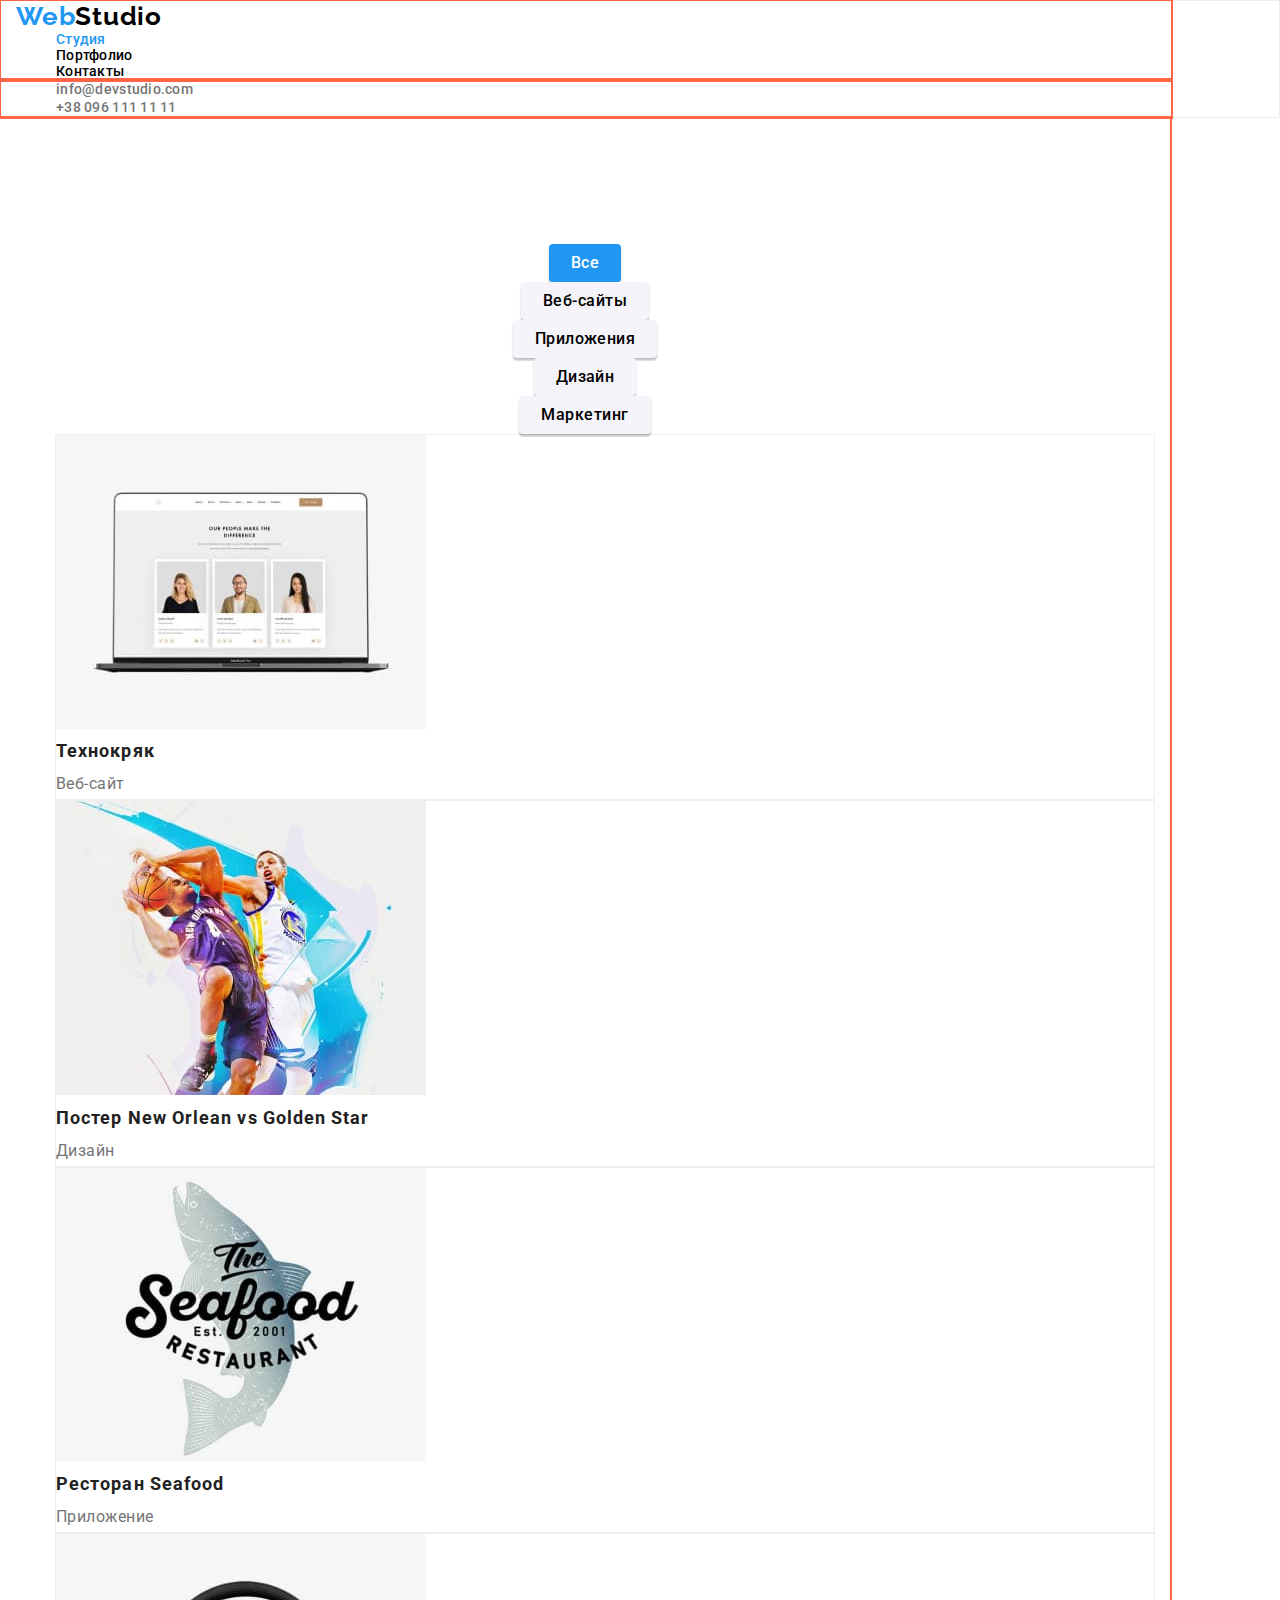
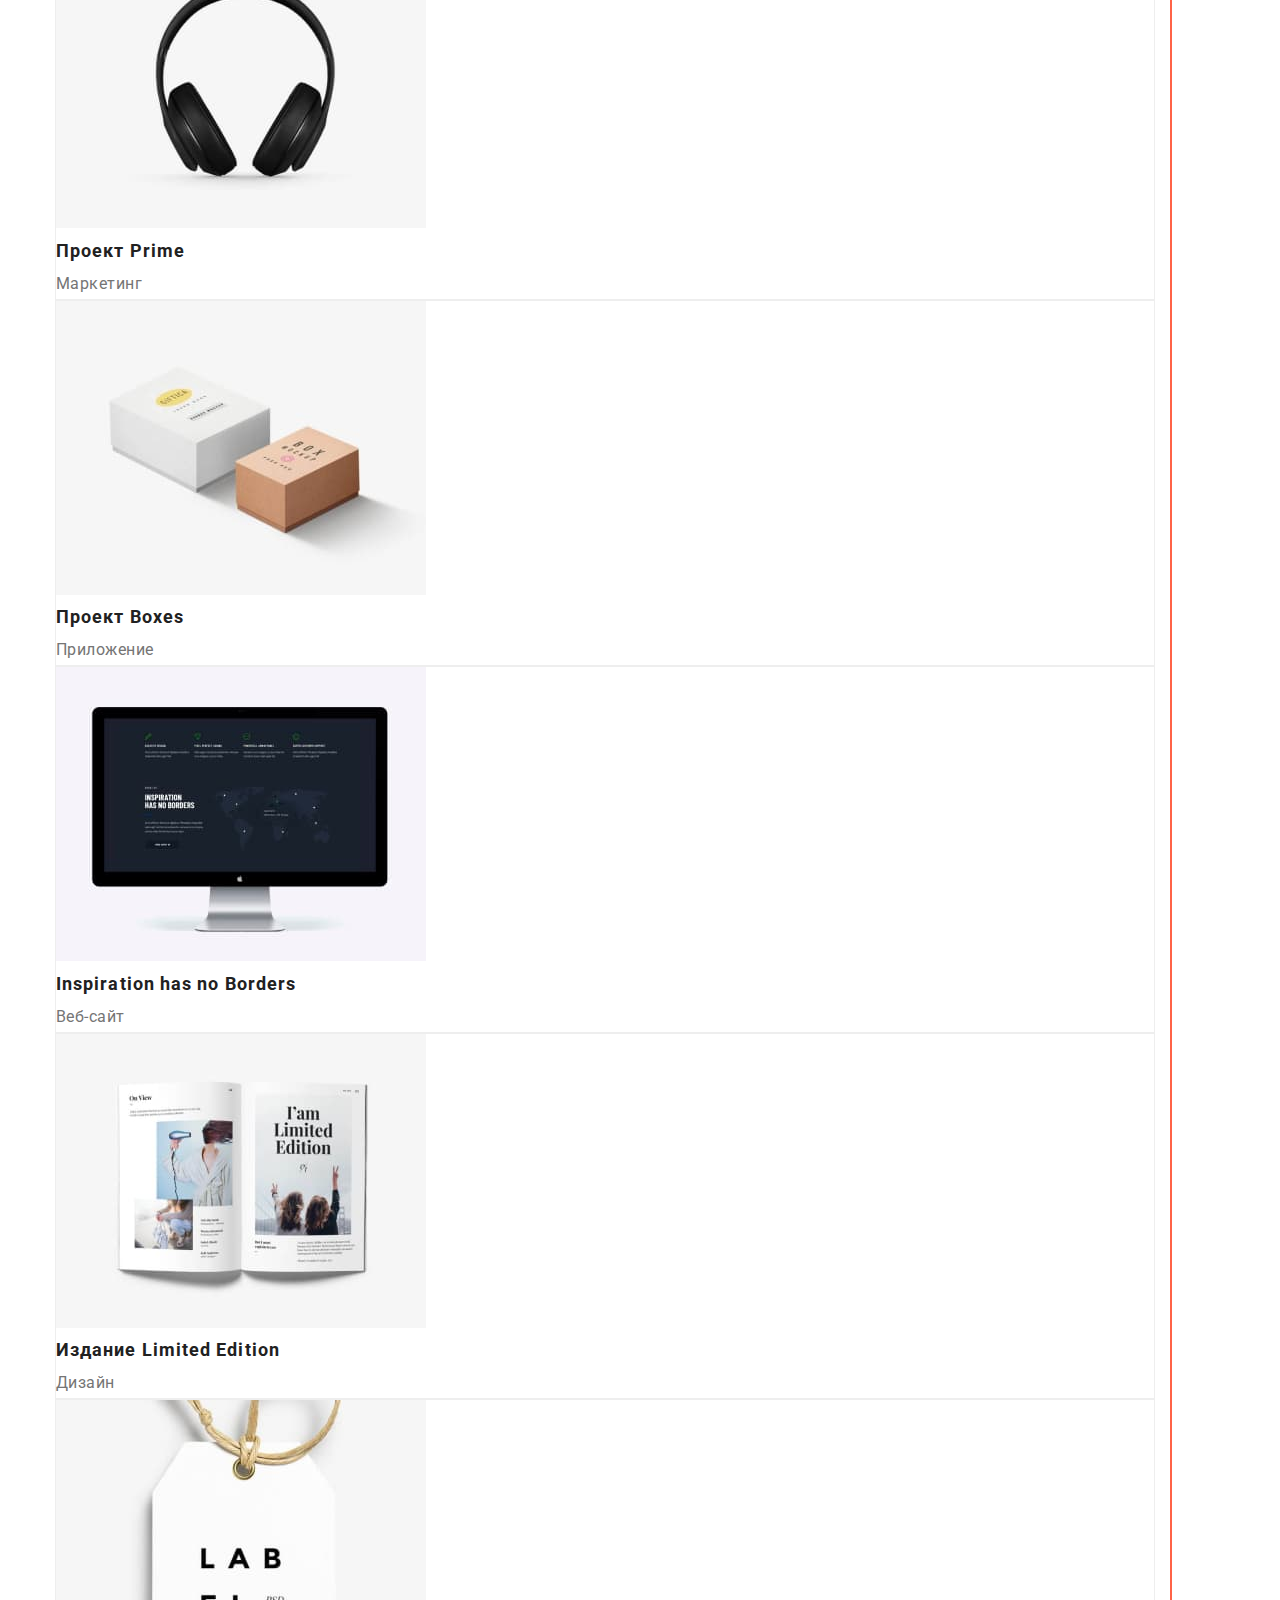
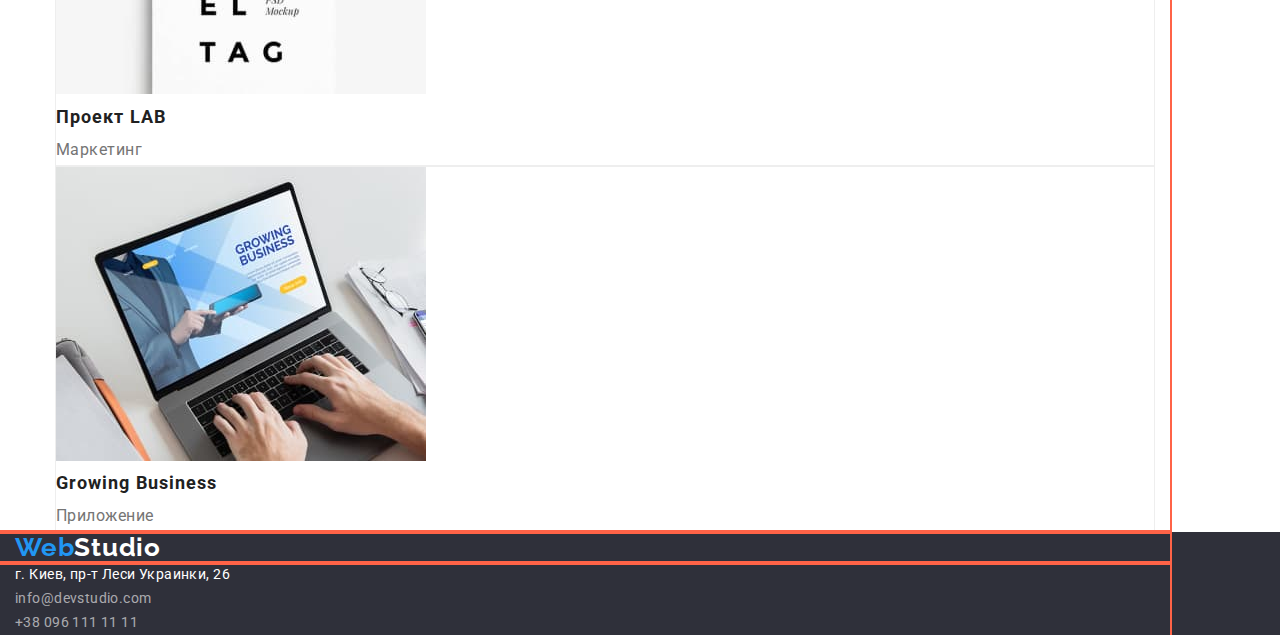
==== portfolio.html @ 1150c80c "add container index and styles" ====
<!DOCTYPE html>
<html lang="ru">

<head>
<meta charset="UTF-8">
<meta http-equiv="X-UA-Compatible" content="IE=edge">
<meta name="viewport" content="width=device-width, initial-scale=1.0">
<title>Portfolio</title>
<link rel="preconnect" href="https://fonts.googleapis.com">
<link rel="preconnect" href="https://fonts.gstatic.com" crossorigin>
<link
href="https://fonts.googleapis.com/css2?family=Raleway:wght@700&family=Roboto:wght@400;500;700;900&display=swap"
rel="stylesheet">
<link rel="stylesheet" href="https://cdnjs.cloudflare.com/ajax/libs/modern-normalize/1.0.0/modern-normalize.min.css" />
<link rel="stylesheet" href="./css/styles.css">
</head>

<body>
<!--Header-->
<header class="header line">
<div class="container">
<nav class="header-nav">
<a class="logo" href="./index.html"><span class="style-web">Web</span>Studio</a>
<ul class="links">
<li><a class="link-current" href="./index.html">Студия</a></li>
<li><a class="link" href="./portfolio.html">Портфолио</a></li>
<li><a class="link" href="#">Контакты</a></li>
</ul>
</nav>
</div>
<div class="container">
<ul class="contacts">
<li><a class="link-mail" href="mailto:info@devstudio.com">info@devstudio.com</a></li>
<li><a class="link-tel" href="tel:+380961111111">+38 096 111 11 11</a></li>
</ul>
</div>
</header>
<!--MainText-->
<main>
<section class="portfolio">
<div class="container">
<h1 class="hiden">Портфолио</h1>
<!-- Filters -->

<ul class="filter">
<li class="filter-item"><button class="current-button" type="button">Все</button></li>
<li class="filter-item"><button class="filter-button" type="button">Веб-сайты</button></li>
<li class="filter-item"><button class="filter-button" type="button">Приложения</button></li>
<li class="filter-item"><button class="filter-button" type="button">Дизайн</button></li>
<li class="filter-item"><button class="filter-button" type="button">Маркетинг</button></li>
</ul>

<!-- Projects -->

<ul class="portfolio-list">
<li class="portfolio-item p-one">
<img src="./images/technocryack.jpg" alt="Проэкт веб-сайта Технокряк" width="370">
<h2 class="portfolio-title">Технокряк</h2>
<p class="portfolio-text">Веб-сайт</p>
</li>
<li class="portfolio-item p-two">
<img src="./images/goldenstar.jpg" alt="Проэкт дизайна постера Новый Орлеан и Золотая звезда"
width="370">
<h2 class="portfolio-title">Постер New Orlean vs Golden Star</h2>
<p class="portfolio-text">Дизайн</p>
</li>
<li class="portfolio-item p-three">
<img src="./images/seafood.jpg" alt="Проэкт приложения для рыбного ресторана Сиафуд" width="370">
<h2 class="portfolio-title">Ресторан Seafood</h2>
<p class="portfolio-text">Приложение</p>
</li>
<li class="portfolio-item p-four">
<img src="./images/prime.jpg" alt="Маркетинговый проэкт для компании Прайм" width="370">
<h2 class="portfolio-title">Проект Prime</h2>
<p class="portfolio-text">Маркетинг</p>
</li>
<li class="portfolio-item p-five">
<img src="./images/boxes.jpg" alt="Проэкт приложения Коробки" width="370">
<h2 class="portfolio-title">Проект Boxes</h2>
<p class="portfolio-text">Приложение</p>
</li>
<li class="portfolio-item p-six">
<img src="./images/noborders.jpg" alt="Проэкт для сайта Вдохновение не имеет границ" width="370">
<h2 class="portfolio-title">Inspiration has no Borders</h2>
<p class="portfolio-text">Веб-сайт</p>
</li>
<li class="portfolio-item p-seven">
<img src="./images/limitededition.jpg" alt="Проэкт дизайна для издания Ограниченный выпуск"
width="370">
<h2 class="portfolio-title">Издание Limited Edition</h2>
<p class="portfolio-text">Дизайн</p>
</li>
<li class="portfolio-item p-eight">
<img src="./images/lab.jpg" alt="Маркетинговый проэкт для компании Лабораторный тег" width="370">
<h2 class="portfolio-title">Проект LAB</h2>
<p class="portfolio-text">Маркетинг</p>
</li>
<li class="portfolio-item p-nine">
<img src="./images/growingbusiness.jpg" alt="Проэкт приложения для Роста бизнеса" width="370">
<h2 class="portfolio-title">Growing Business</h2>
<p class="portfolio-text">Приложение</p>
</li>
</ul>
</div>
</section>
</main>
<!--Footer-->
<footer class="footer">
<div class="container">
<a class="logo" href="./index.html"><span class="style-web">Web</span>Studio</a>
</div>
<!--Address-->
<address class="address-footer">
<div class="container">
<ul class="address-list">
<li class="address-item">
<a class="address-map"
href="https://www.google.com/maps/place/%D0%B1%D1%83%D0%BB.+%D0%9B%D0%B5%D1%81%D0%B8+%D0%A3%D0%BA%D1%80%D0%B0%D0%B8%D0%BD%D0%BA%D0%B8,+26,+%D0%9A%D0%B8%D0%B5%D0%B2,+02000/@50.4265807,30.5361971,17z/data=!3m1!4b1!4m5!3m4!1s0x40d4cf0e033ecbe9:0x57a4dffefec77da0!8m2!3d50.4265807!4d30.5383858">г.
Киев, пр-т Леси Украинки, 26</a>
</li>
<li class="address-item"><a class="address-mail" href="mailto:info@devstudio.com">info@devstudio.com</a>
</li>
<li class="address-item"><a class="address-tel" href="tel:+380961111111">+38 096 111 11 11</a></li>
</ul>
</div>
</address>
</footer>
</body>

</html>
---- css/styles.css ----
:root {--text-color: #000;
--hero-text: #fff;
--title:#212121;
--background-color: #fff;
--background-secondary: #E5E5E5;
--brand-color:#2196F3; 
--button-color:#F5F4FA;
--secondary-text: #757575;
--hero-footer-bg: #2F303A;}
/* outline: 2px solid tomato; */
html {
box-sizing: border-box;
}

*,
*::before,
*::after {box-sizing: inherit;}
body {
font-family: 'Roboto', sans-serif;
background-color: var(--background-color);
color: var(--text-color);
}
h1,h2,h3,h4,h5,h6,p,ul{
margin-top: 0;
margin-bottom: 0;}
.container{
width: 1170px;
padding-right: 15px;
padding-left: 15px;
outline: 2px solid tomato;
}
/* <--Header--> */
.header {
background-color: var(--background-color);
}
.logo {
font-family: 'Raleway';
font-weight: 700;
font-size: 26px;
line-height: 1.19;
letter-spacing: 0.03em;
color: var(--text-color);
text-decoration: none;}
.style-web {color: var(--brand-color);}
li {list-style: none;}
.links {
font-weight: 500;
font-size: 14px;
line-height: 1.14;
letter-spacing: 0.02em;
}

.link {text-decoration: none;
color: var(--text-color);}
.link:hover,
.link:focus {color: var(--brand-color);}
.link-current{
color: var(--brand-color);
text-decoration: none;
}
.link-mail:hover,
.link-mail:focus,
.link-tel:hover,
.link-tel:focus {color: var(--brand-color);}
.link-mail, .link-tel{
font-weight: 500;
font-size: 14px;
line-height: 1.14;
letter-spacing: 0.02em;
color: var(--secondary-text);
text-decoration: none;}

/* <--Main--> */
.main {
text-align: center;}

/* <--Hero--> */
.hero.container{background-color: var(--hero-footer-bg);
padding-top: 200px;}
.hero-text{
color: var(--button-color);
font-weight: 900;
font-size: 44px;
line-height: 1.36;
text-align: center;
letter-spacing: 0.06em;
text-transform: uppercase;
margin-bottom: 30px;}
/* bg */
.button {
font-weight: 700;
font-size: 16px;
line-height: 1.88;
letter-spacing: 0.06em;
background: var(--brand-color);
box-shadow: 0px, 4px, 4px, rgba(0, 0, 0, 0.15);
display: inline-block;
text-align: center;
padding: 10px 32px;
border-radius: 4px;
border: transparent;
margin-bottom: 200px;

}
.button:hover,
.button:focus {background-color: var(--brand-color);
color: var(--hero-text); cursor: pointer;}
/* Feature */
.hiden {opacity: 0;}
.feature-list{
padding-top: 94px;
padding-bottom: 94px;
padding-left: 0;
}
.title{ padding-bottom: 10px;
font-family: 'Roboto';
font-weight: 700;
font-size: 14px;
line-height: 1.14;
letter-spacing: 0.03em;
text-transform: uppercase;
color: var(--title);
}
.text{
font-size: 14px;
line-height: 1.71;
letter-spacing: 0.03em;
color:var(--secondary-text);
}
/* <--What-we-do--> */
.project{margin-top: 94px;
margin-bottom: 94px;}
.section-title,
.team-title {
font-weight: 700;
font-size: 36px;
line-height: 1.16;
text-align: center;
letter-spacing: 0.03em;
color: var(--title);

}
.project-list{padding-top: 50px;}

/* Our team */
.team {background-color: var(--button-color);
}
.team-title{padding-top: 94px;}
.team-list{padding-top: 50px;
padding-bottom: 94px;
padding-left: 0;}
.team-item{background-color: var(--background-color);
}
.team-img{padding-bottom: 30px;}
.name-title {
font-weight: 500;
font-size: 16px;
line-height: 1.18;
text-align: center;
letter-spacing: 0.03em;
color: var(--title);
padding-bottom: 10px;}
.position-text {
font-size: 14px;
line-height: 1.18;
letter-spacing: 0.03em;
color: var(--secondary-text);
text-align: center;
padding-bottom: 30px;
}

/* footer */
.footer{background-color: var(--hero-footer-bg);}
.footer .logo{
color: var(--hero-text);
font-family: 'Raleway';
font-weight: 700;
font-size: 26px;
line-height: 1.19;
letter-spacing: 0.03em;
color: var(--hero-text);
text-decoration: none;}
/* address */
.address-footer{
font-size: 14px;
line-height: 1.71;
letter-spacing: 0.03em;
}
.address-list{padding-left: 0;}
.address-mail:hover,
.address-mail:focus,
.address-tel:hover,
.address-tel:focus
{color: var(--brand-color);
}
.address-map, 
.address-mail, 
.address-tel{color: var(--hero-text);
text-decoration: none;
font-style: normal;
}
.address-mail,
.address-tel{color: rgba(255, 255, 255, 0.6);
}
        /* PORTFOLIO */


/* filters */
.filter {padding-left: 0;
margin-top: 90px;
text-align: center;
}
.filter .filter-button,
.current-button {
font-family: inherit;
font-weight: 500;
font-size: 16px;
line-height: 1.62;
letter-spacing: 0.03em;
}
.current-button,
.filter-button {
background: var(--button-color);
display: inline-block;
text-align: center;
padding: 6px 22px;
box-shadow: 0px 3px 1px rgba(0, 0, 0, 0.1),
0px 1px 2px rgba(0, 0, 0, 0.08),
0px 2px 2px rgba(0, 0, 0, 0.12);
border-radius: 4px;
border: transparent;
}
.filter-button{border-color: var(--button-color);}
.filter-button:hover,
.filter-button:focus {
background-color: var(--brand-color);
color: var(--hero-text);
cursor: pointer;
}
.filter-item .current-button {
background-color: var(--brand-color);
color: var(--hero-text);
cursor: pointer;
}

/* portfolio-list */
.header.line{border: 1px solid #ECECEC;}
.portfolio-item{

background: #FFFFFF;
border: 1px solid #EEEEEE;
box-sizing: border-box;
}

.portfolio-title {
font-weight: 700;
font-size: 18px;
line-height: 2.0;
letter-spacing: 0.06em;
color: var(--title);
}
.portfolio-text{font-size: 16px;
line-height: 1.88;
letter-spacing: 0.03em;
color: var(--secondary-text);
}
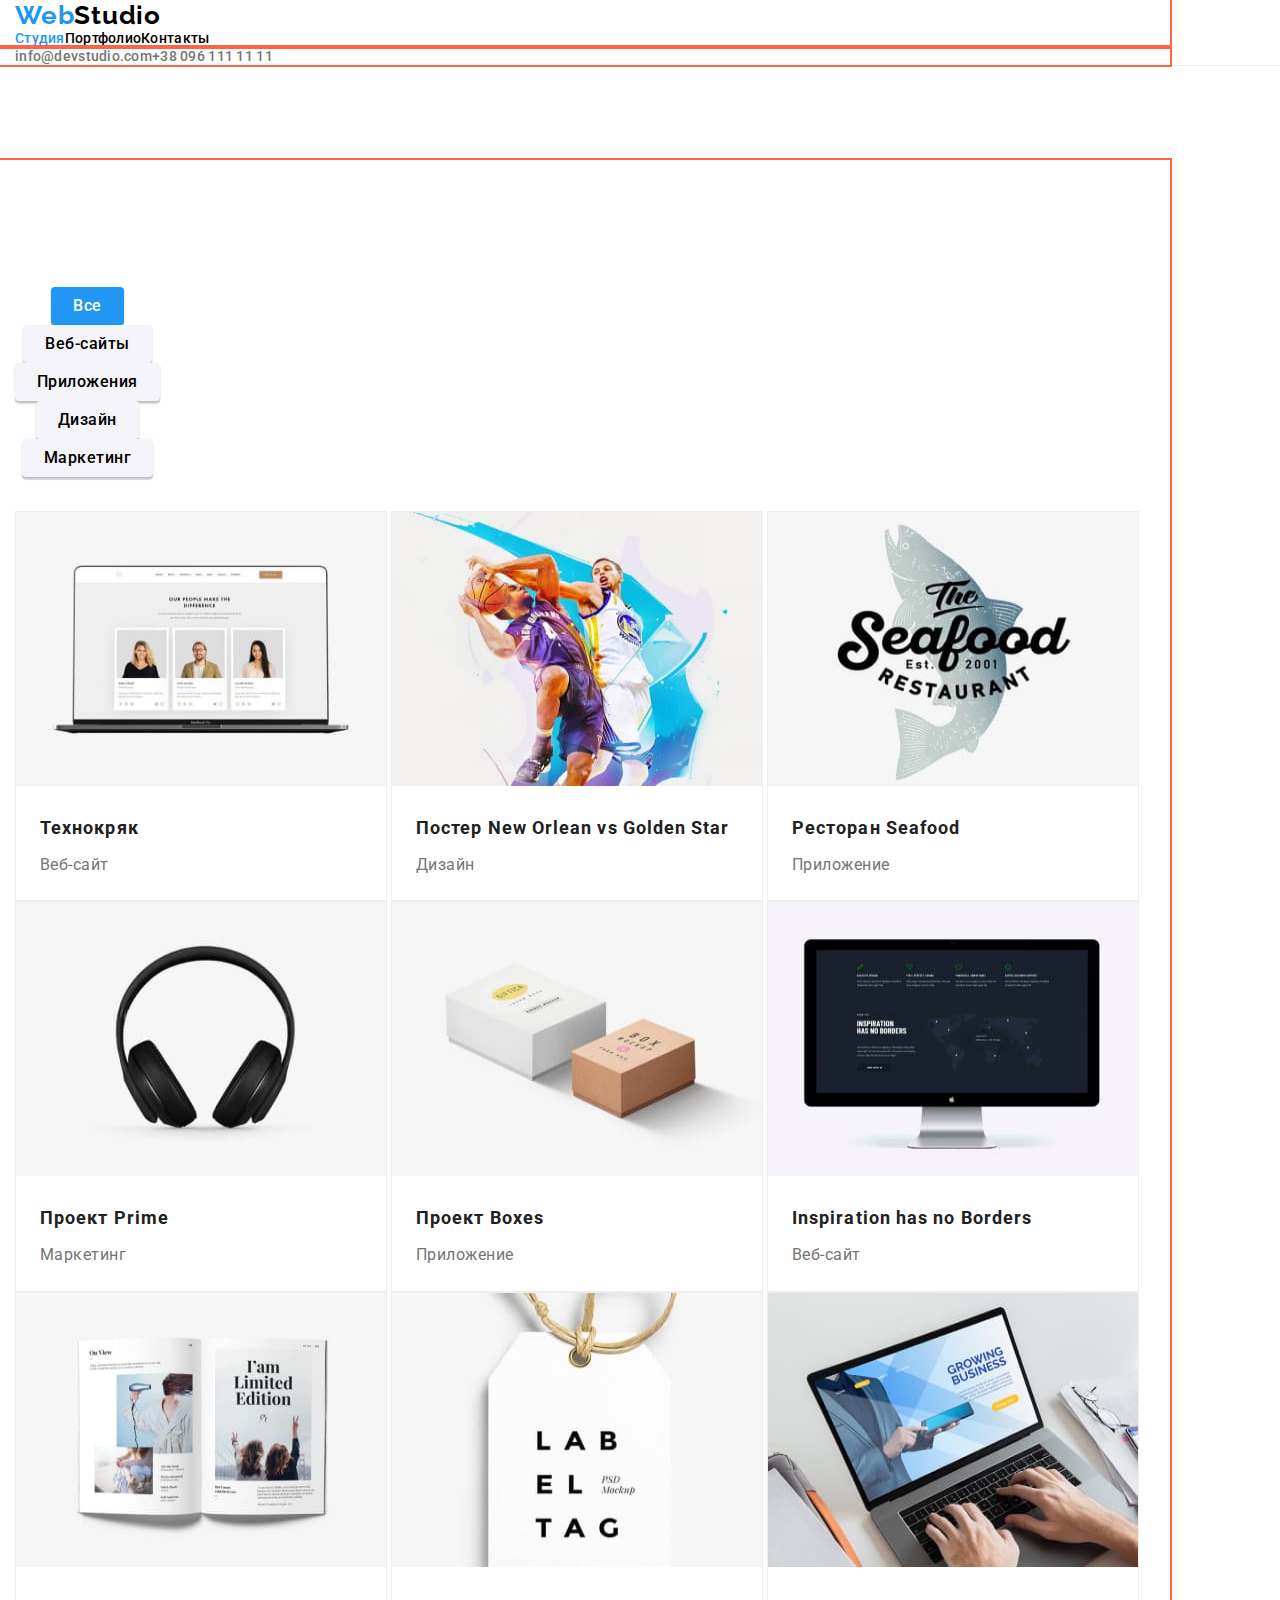
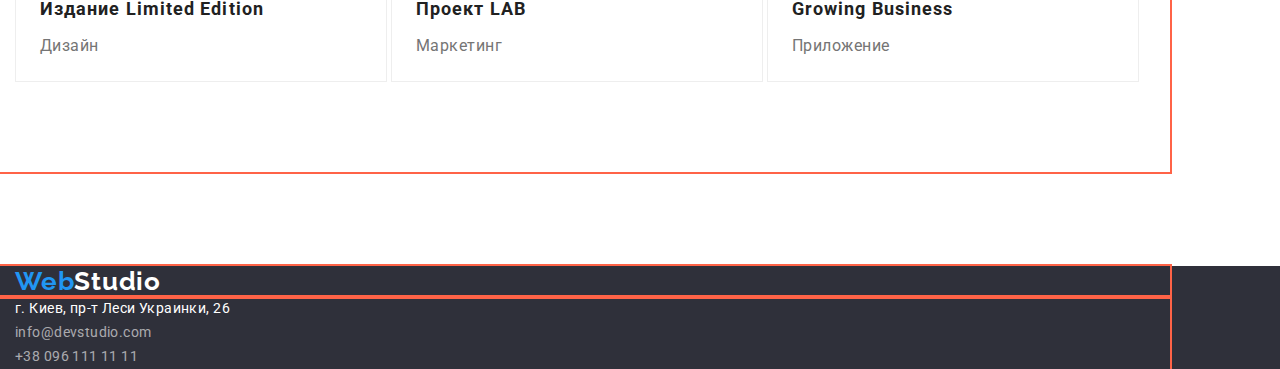
==== commit a8fd6ae9: "update style" ====
--- a/portfolio.html
+++ b/portfolio.html
@@ -37,7 +37,7 @@
 </header>
 <!--MainText-->
 <main>
-<section class="portfolio">
+<section class="section portfolio">
 <div class="container">
 <h1 class="hiden">Портфолио</h1>
 <!-- Filters -->
@@ -54,49 +54,49 @@
 
 <ul class="portfolio-list">
 <li class="portfolio-item p-one">
-<img src="./images/technocryack.jpg" alt="Проэкт веб-сайта Технокряк" width="370">
+<img class="portfolio-img" src="./images/technocryack.jpg" alt="Проэкт веб-сайта Технокряк" width="370" height="294">
 <h2 class="portfolio-title">Технокряк</h2>
 <p class="portfolio-text">Веб-сайт</p>
 </li>
 <li class="portfolio-item p-two">
-<img src="./images/goldenstar.jpg" alt="Проэкт дизайна постера Новый Орлеан и Золотая звезда"
-width="370">
+<img class="portfolio-img" src="./images/goldenstar.jpg" alt="Проэкт дизайна постера Новый Орлеан и Золотая звезда"
+width="370" height="294">
 <h2 class="portfolio-title">Постер New Orlean vs Golden Star</h2>
 <p class="portfolio-text">Дизайн</p>
 </li>
 <li class="portfolio-item p-three">
-<img src="./images/seafood.jpg" alt="Проэкт приложения для рыбного ресторана Сиафуд" width="370">
+<img class="portfolio-img" src="./images/seafood.jpg" alt="Проэкт приложения для рыбного ресторана Сиафуд" width="370" height="294">
 <h2 class="portfolio-title">Ресторан Seafood</h2>
 <p class="portfolio-text">Приложение</p>
 </li>
 <li class="portfolio-item p-four">
-<img src="./images/prime.jpg" alt="Маркетинговый проэкт для компании Прайм" width="370">
+<img class="portfolio-img" src="./images/prime.jpg" alt="Маркетинговый проэкт для компании Прайм" width="370" height="294">
 <h2 class="portfolio-title">Проект Prime</h2>
 <p class="portfolio-text">Маркетинг</p>
 </li>
 <li class="portfolio-item p-five">
-<img src="./images/boxes.jpg" alt="Проэкт приложения Коробки" width="370">
+<img class="portfolio-img" src="./images/boxes.jpg" alt="Проэкт приложения Коробки" width="370" height="294">
 <h2 class="portfolio-title">Проект Boxes</h2>
 <p class="portfolio-text">Приложение</p>
 </li>
 <li class="portfolio-item p-six">
-<img src="./images/noborders.jpg" alt="Проэкт для сайта Вдохновение не имеет границ" width="370">
+<img class="portfolio-img" src="./images/noborders.jpg" alt="Проэкт для сайта Вдохновение не имеет границ" width="370" height="294">
 <h2 class="portfolio-title">Inspiration has no Borders</h2>
 <p class="portfolio-text">Веб-сайт</p>
 </li>
 <li class="portfolio-item p-seven">
-<img src="./images/limitededition.jpg" alt="Проэкт дизайна для издания Ограниченный выпуск"
-width="370">
+<img class="portfolio-img" src="./images/limitededition.jpg" alt="Проэкт дизайна для издания Ограниченный выпуск"
+width="370" height="294">
 <h2 class="portfolio-title">Издание Limited Edition</h2>
 <p class="portfolio-text">Дизайн</p>
 </li>
 <li class="portfolio-item p-eight">
-<img src="./images/lab.jpg" alt="Маркетинговый проэкт для компании Лабораторный тег" width="370">
+<img class="portfolio-img" src="./images/lab.jpg" alt="Маркетинговый проэкт для компании Лабораторный тег" width="370" height="294">
 <h2 class="portfolio-title">Проект LAB</h2>
 <p class="portfolio-text">Маркетинг</p>
 </li>
 <li class="portfolio-item p-nine">
-<img src="./images/growingbusiness.jpg" alt="Проэкт приложения для Роста бизнеса" width="370">
+<img class="portfolio-img" src="./images/growingbusiness.jpg" alt="Проэкт приложения для Роста бизнеса" width="370" height="294">
 <h2 class="portfolio-title">Growing Business</h2>
 <p class="portfolio-text">Приложение</p>
 </li>
--- a/css/styles.css
+++ b/css/styles.css
@@ -22,17 +22,18 @@
 }
 h1,h2,h3,h4,h5,h6,p,ul{
 margin-top: 0;
-margin-bottom: 0;}
+margin-bottom: 0;
+padding-left: 0;}
 .container{
 width: 1170px;
 padding-right: 15px;
 padding-left: 15px;
+/* cheking container border */
 outline: 2px solid tomato;
 }
 /* <--Header--> */
 .header {
-background-color: var(--background-color);
-}
+background-color: var(--background-color);}
 .logo {
 font-family: 'Raleway';
 font-weight: 700;
@@ -43,12 +44,13 @@
 text-decoration: none;}
 .style-web {color: var(--brand-color);}
 li {list-style: none;}
-.links {
-font-weight: 500;
+.links {font-weight: 500;
 font-size: 14px;
 line-height: 1.14;
 letter-spacing: 0.02em;
 }
+.links,
+.contacts {display: flex;}
 
 .link {text-decoration: none;
 color: var(--text-color);}
@@ -71,47 +73,43 @@
 text-decoration: none;}
 
 /* <--Main--> */
-.main {
+.section{padding-top: 94px;
+padding-bottom: 94px;}
+
+/* <--Hero--> */
+.hero.section{padding-top: 0;}
+.hero.container{background-color: var(--hero-footer-bg);
 text-align: center;}
-
-/* <--Hero--> */
-.hero.container{background-color: var(--hero-footer-bg);
-padding-top: 200px;}
 .hero-text{
+text-align: center;
 color: var(--button-color);
 font-weight: 900;
 font-size: 44px;
 line-height: 1.36;
-text-align: center;
 letter-spacing: 0.06em;
 text-transform: uppercase;
-margin-bottom: 30px;}
-/* bg */
+padding-top: 200px;
+padding-bottom: 30px;}
+
+/* button*/
 .button {
 font-weight: 700;
 font-size: 16px;
 line-height: 1.88;
 letter-spacing: 0.06em;
-background: var(--brand-color);
-box-shadow: 0px, 4px, 4px, rgba(0, 0, 0, 0.15);
-display: inline-block;
+background: var(--button-color);
 text-align: center;
 padding: 10px 32px;
 border-radius: 4px;
 border: transparent;
 margin-bottom: 200px;
-
 }
 .button:hover,
 .button:focus {background-color: var(--brand-color);
 color: var(--hero-text); cursor: pointer;}
 /* Feature */
 .hiden {opacity: 0;}
-.feature-list{
-padding-top: 94px;
-padding-bottom: 94px;
-padding-left: 0;
-}
+
 .title{ padding-bottom: 10px;
 font-family: 'Roboto';
 font-weight: 700;
@@ -128,8 +126,7 @@
 color:var(--secondary-text);
 }
 /* <--What-we-do--> */
-.project{margin-top: 94px;
-margin-bottom: 94px;}
+
 .section-title,
 .team-title {
 font-weight: 700;
@@ -140,15 +137,16 @@
 color: var(--title);
 
 }
-.project-list{padding-top: 50px;}
+.project-list{display: inline-block;
+padding-top: 50px;}
 
 /* Our team */
 .team {background-color: var(--button-color);
 }
 .team-title{padding-top: 94px;}
 .team-list{padding-top: 50px;
-padding-bottom: 94px;
-padding-left: 0;}
+
+}
 .team-item{background-color: var(--background-color);
 }
 .team-img{padding-bottom: 30px;}
@@ -204,9 +202,14 @@
 }
         /* PORTFOLIO */
 
-
+.header.line {
+border-bottom-width: 1px;
+border-bottom-style: solid;
+border-bottom-color: #ECECEC;
+}
 /* filters */
-.filter {padding-left: 0;
+.filter {display: inline-block;
+padding-bottom: 34px;
 margin-top: 90px;
 text-align: center;
 }
@@ -244,23 +247,26 @@
 }
 
 /* portfolio-list */
-.header.line{border: 1px solid #ECECEC;}
+.portfolio-list{padding-bottom: 90px;}
 .portfolio-item{
-
+display: inline-block;
 background: #FFFFFF;
 border: 1px solid #EEEEEE;
 box-sizing: border-box;
 }
-
-.portfolio-title {
+.portfolio-img{padding-bottom: 20px;}
+.portfolio-title {padding-bottom: 4px;
 font-weight: 700;
 font-size: 18px;
 line-height: 2.0;
 letter-spacing: 0.06em;
 color: var(--title);
 }
-.portfolio-text{font-size: 16px;
+.portfolio-text{padding-bottom: 20px;
+font-size: 16px;
 line-height: 1.88;
 letter-spacing: 0.03em;
 color: var(--secondary-text);
 }
+.portfolio-title, .portfolio-text{padding-right: 24px;
+padding-left: 24px;}
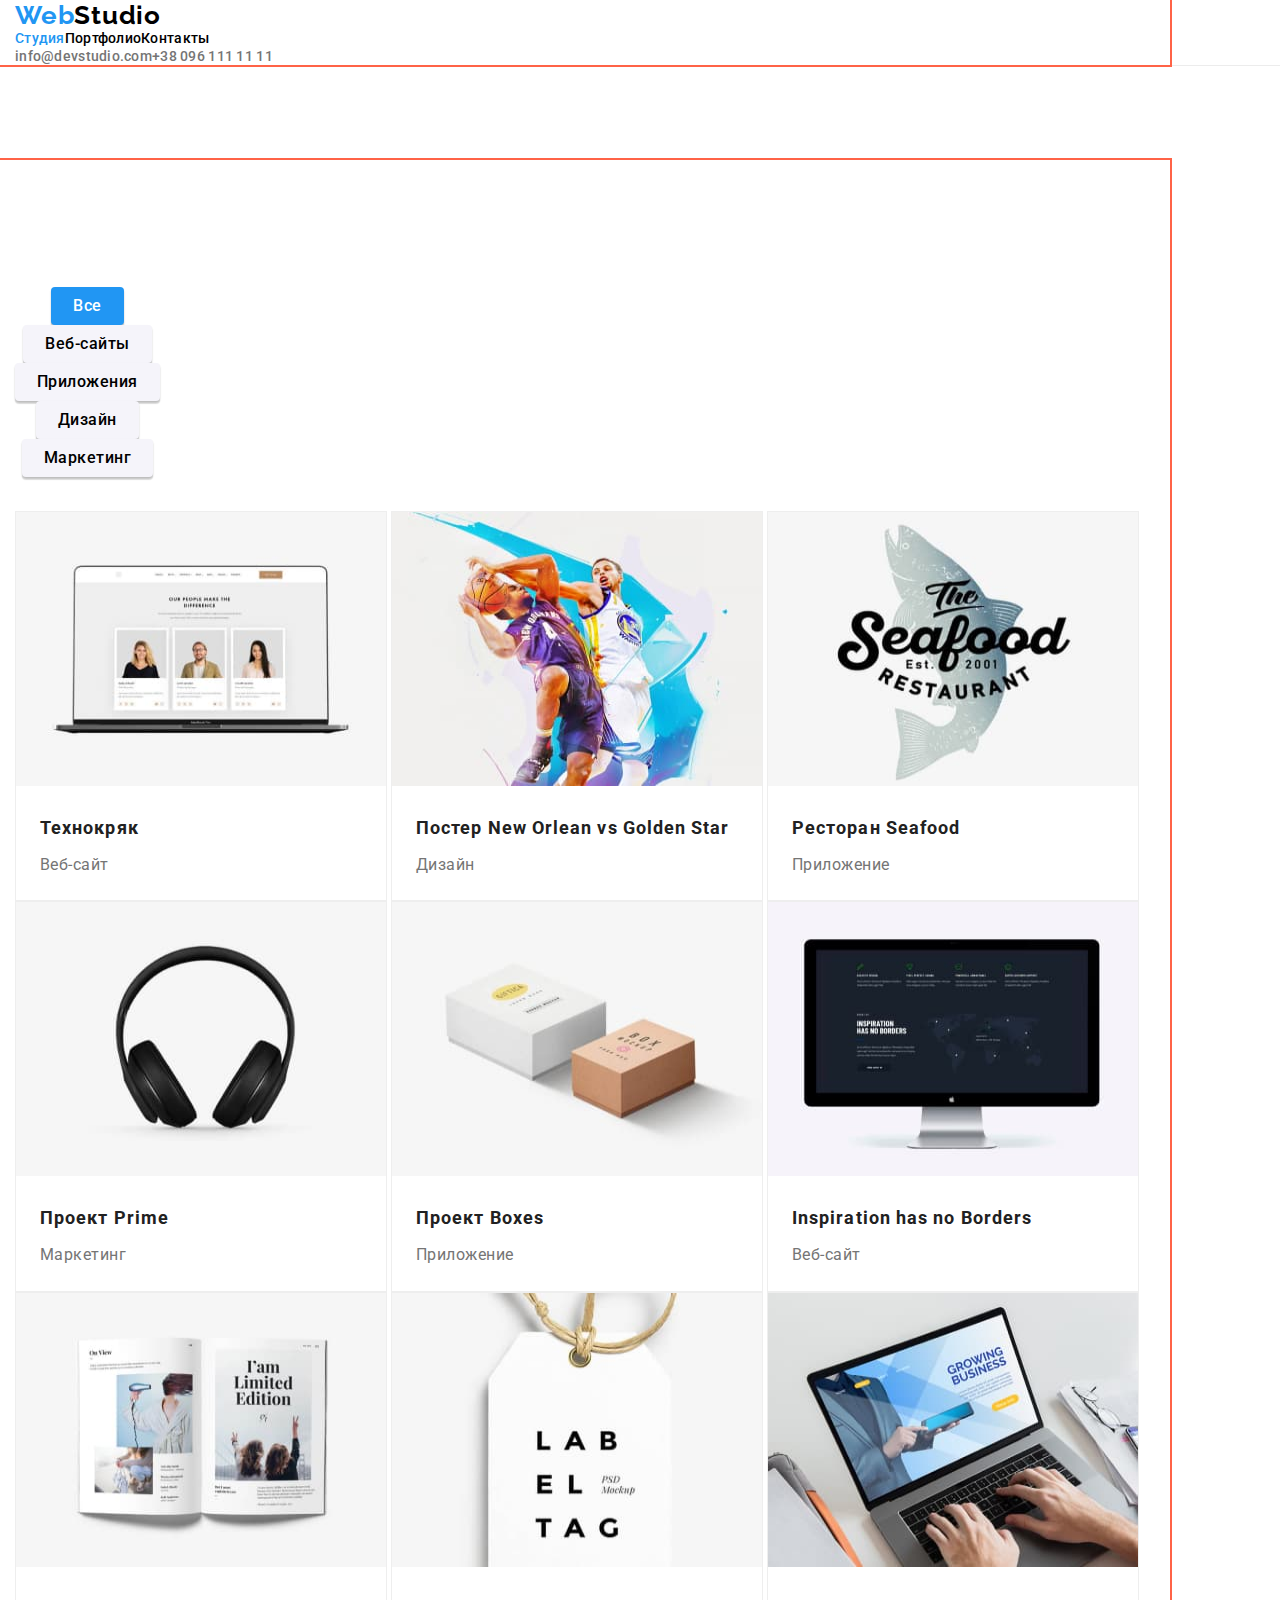
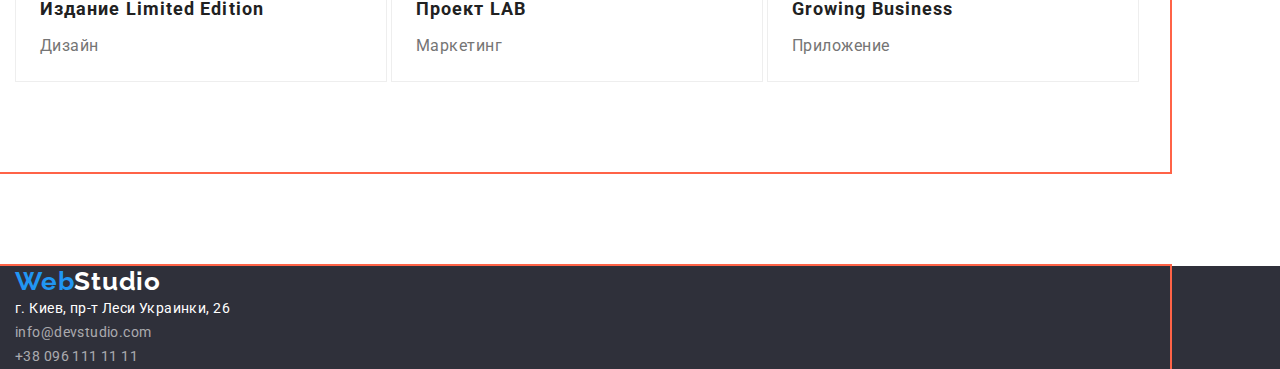
==== commit ed10a51c: "update styles index" ====
--- a/portfolio.html
+++ b/portfolio.html
@@ -18,22 +18,20 @@
 <body>
 <!--Header-->
 <header class="header line">
-<div class="container">
-<nav class="header-nav">
-<a class="logo" href="./index.html"><span class="style-web">Web</span>Studio</a>
-<ul class="links">
-<li><a class="link-current" href="./index.html">Студия</a></li>
-<li><a class="link" href="./portfolio.html">Портфолио</a></li>
-<li><a class="link" href="#">Контакты</a></li>
-</ul>
-</nav>
-</div>
-<div class="container">
-<ul class="contacts">
-<li><a class="link-mail" href="mailto:info@devstudio.com">info@devstudio.com</a></li>
-<li><a class="link-tel" href="tel:+380961111111">+38 096 111 11 11</a></li>
-</ul>
-</div>
+    <div class="container">
+        <nav class="header-nav">
+            <a class="logo" href="./index.html"><span class="style-web">Web</span>Studio</a>
+            <ul class="links">
+                <li><a class="link-current" href="./index.html">Студия</a></li>
+                <li><a class="link" href="./portfolio.html">Портфолио</a></li>
+                <li><a class="link" href="#">Контакты</a></li>
+            </ul>
+        </nav>
+        <ul class="contacts">
+            <li><a class="link-mail" href="mailto:info@devstudio.com">info@devstudio.com</a></li>
+            <li><a class="link-tel" href="tel:+380961111111">+38 096 111 11 11</a></li>
+        </ul>
+    </div>
 </header>
 <!--MainText-->
 <main>
@@ -106,24 +104,22 @@
 </main>
 <!--Footer-->
 <footer class="footer">
-<div class="container">
-<a class="logo" href="./index.html"><span class="style-web">Web</span>Studio</a>
-</div>
-<!--Address-->
-<address class="address-footer">
-<div class="container">
-<ul class="address-list">
-<li class="address-item">
-<a class="address-map"
-href="https://www.google.com/maps/place/%D0%B1%D1%83%D0%BB.+%D0%9B%D0%B5%D1%81%D0%B8+%D0%A3%D0%BA%D1%80%D0%B0%D0%B8%D0%BD%D0%BA%D0%B8,+26,+%D0%9A%D0%B8%D0%B5%D0%B2,+02000/@50.4265807,30.5361971,17z/data=!3m1!4b1!4m5!3m4!1s0x40d4cf0e033ecbe9:0x57a4dffefec77da0!8m2!3d50.4265807!4d30.5383858">г.
-Киев, пр-т Леси Украинки, 26</a>
-</li>
-<li class="address-item"><a class="address-mail" href="mailto:info@devstudio.com">info@devstudio.com</a>
-</li>
-<li class="address-item"><a class="address-tel" href="tel:+380961111111">+38 096 111 11 11</a></li>
-</ul>
-</div>
-</address>
+    <div class="container">
+        <a class="logo" href="./index.html"><span class="style-web">Web</span>Studio</a>
+        <!--Address-->
+        <address class="address-footer">
+            <ul class="address-list">
+                <li class="address-item">
+                    <a class="address-map"
+                        href="https://www.google.com/maps/place/%D0%B1%D1%83%D0%BB.+%D0%9B%D0%B5%D1%81%D0%B8+%D0%A3%D0%BA%D1%80%D0%B0%D0%B8%D0%BD%D0%BA%D0%B8,+26,+%D0%9A%D0%B8%D0%B5%D0%B2,+02000/@50.4265807,30.5361971,17z/data=!3m1!4b1!4m5!3m4!1s0x40d4cf0e033ecbe9:0x57a4dffefec77da0!8m2!3d50.4265807!4d30.5383858">г.
+                        Киев, пр-т Леси Украинки, 26</a>
+                </li>
+                <li class="address-item"><a class="address-mail" href="mailto:info@devstudio.com">info@devstudio.com</a>
+                </li>
+                <li class="address-item"><a class="address-tel" href="tel:+380961111111">+38 096 111 11 11</a></li>
+            </ul>
+    </div>
+    </address>
 </footer>
 </body>
 
--- a/css/styles.css
+++ b/css/styles.css
@@ -32,7 +32,7 @@
 outline: 2px solid tomato;
 }
 /* <--Header--> */
-.header {
+.header {display: flex;
 background-color: var(--background-color);}
 .logo {
 font-family: 'Raleway';
@@ -100,16 +100,20 @@
 background: var(--button-color);
 text-align: center;
 padding: 10px 32px;
+box-shadow: 0px 4px 4px rgba(0, 0, 0, 0.15);
 border-radius: 4px;
 border: transparent;
 margin-bottom: 200px;
 }
 .button:hover,
-.button:focus {background-color: var(--brand-color);
+.button:focus {background: #188CE8;
+box-shadow: 0px 4px 4px rgba(0, 0, 0, 0.15);
+border-radius: 4px;
+background-color: var(--brand-color);
 color: var(--hero-text); cursor: pointer;}
 /* Feature */
 .hiden {opacity: 0;}
-
+.feature-item{display:flex;}
 .title{ padding-bottom: 10px;
 font-family: 'Roboto';
 font-weight: 700;
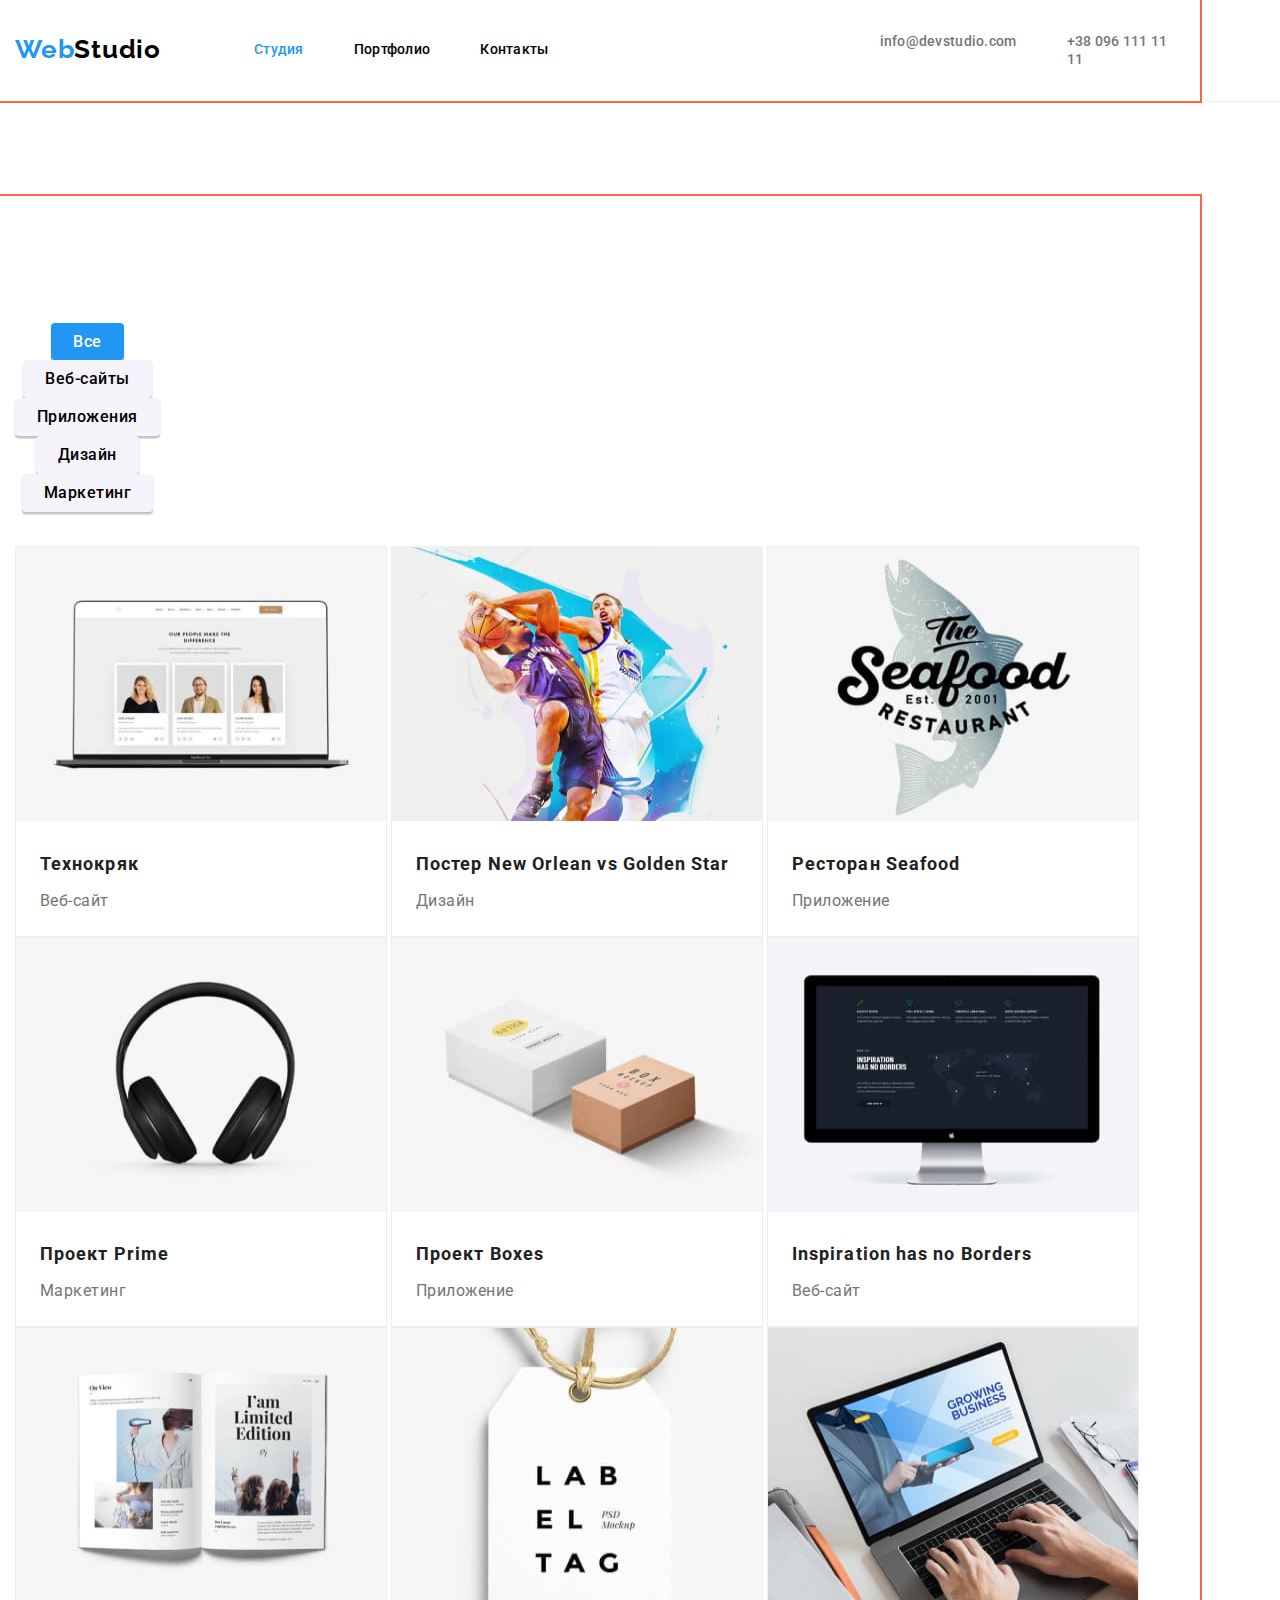
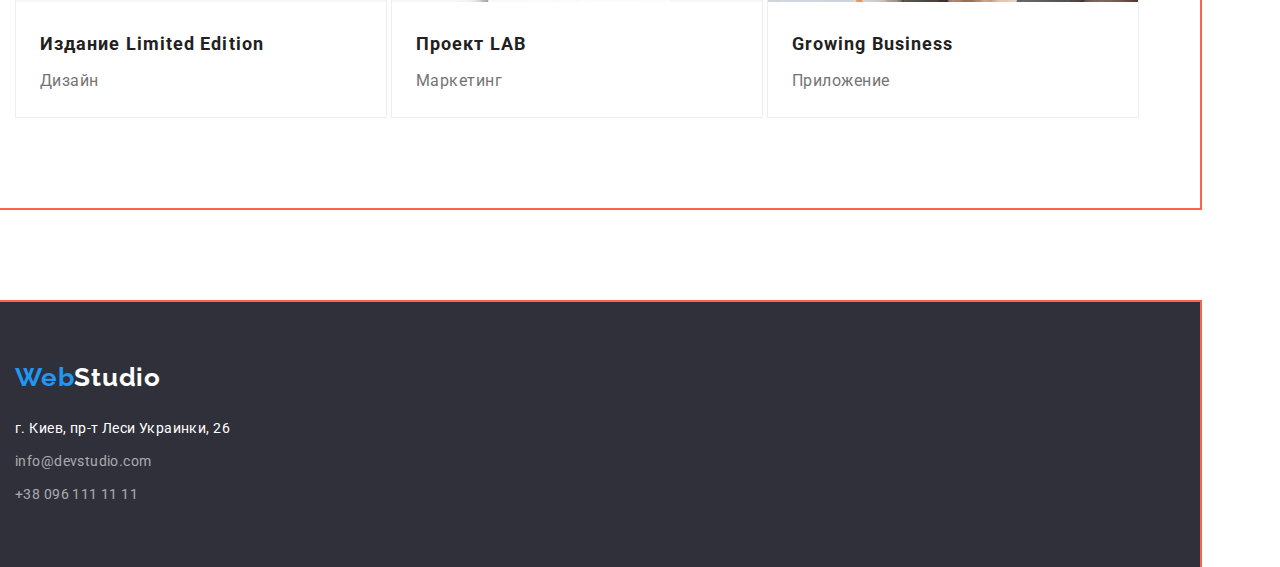
==== commit 2f8e300b: "update footer and header" ====
--- a/portfolio.html
+++ b/portfolio.html
@@ -18,19 +18,20 @@
 <body>
 <!--Header-->
 <header class="header line">
-    <div class="container">
+    <div class="header container">
         <nav class="header-nav">
             <a class="logo" href="./index.html"><span class="style-web">Web</span>Studio</a>
-            <ul class="links">
-                <li><a class="link-current" href="./index.html">Студия</a></li>
-                <li><a class="link" href="./portfolio.html">Портфолио</a></li>
-                <li><a class="link" href="#">Контакты</a></li>
+            <ul class="menu">
+                <li class="links-item"><a class="link-current" href="./index.html">Студия</a></li>
+                <li class="links-item"><a class="link" href="./portfolio.html">Портфолио</a></li>
+                <li class="links-item"><a class="link" href="#">Контакты</a></li>
             </ul>
         </nav>
         <ul class="contacts">
-            <li><a class="link-mail" href="mailto:info@devstudio.com">info@devstudio.com</a></li>
-            <li><a class="link-tel" href="tel:+380961111111">+38 096 111 11 11</a></li>
+            <li class="links-item"><a class="link-mail" href="mailto:info@devstudio.com">info@devstudio.com</a></li>
+            <li class="links-item"><a class="link-tel" href="tel:+380961111111">+38 096 111 11 11</a></li>
         </ul>
+
     </div>
 </header>
 <!--MainText-->
@@ -104,7 +105,7 @@
 </main>
 <!--Footer-->
 <footer class="footer">
-    <div class="container">
+    <div class="footer container">
         <a class="logo" href="./index.html"><span class="style-web">Web</span>Studio</a>
         <!--Address-->
         <address class="address-footer">
--- a/css/styles.css
+++ b/css/styles.css
@@ -8,10 +8,7 @@
 --secondary-text: #757575;
 --hero-footer-bg: #2F303A;}
 /* outline: 2px solid tomato; */
-html {
-box-sizing: border-box;
-}
-
+html {box-sizing: border-box;}
 *,
 *::before,
 *::after {box-sizing: inherit;}
@@ -24,17 +21,25 @@
 margin-top: 0;
 margin-bottom: 0;
 padding-left: 0;}
-.container{
-width: 1170px;
+li {list-style: none;}
+.container{width: 1200px;
+padding-left: 15px;
 padding-right: 15px;
-padding-left: 15px;
 /* cheking container border */
 outline: 2px solid tomato;
 }
 /* <--Header--> */
-.header {display: flex;
+.header{max-width: 1600px; }
+.header.container {display: flex;
 background-color: var(--background-color);}
+.header-nav{display: flex;
+align-items: center;
+justify-content: flex-start;}
+/* logo */
 .logo {
+padding-top: 24px;
+padding-bottom: 25px;
+
 font-family: 'Raleway';
 font-weight: 700;
 font-size: 26px;
@@ -43,27 +48,36 @@
 color: var(--text-color);
 text-decoration: none;}
 .style-web {color: var(--brand-color);}
-li {list-style: none;}
-.links {font-weight: 500;
+/* Main menu nav */
+.menu {display: flex;
+margin-left: 93px;
+
+font-weight: 500;
 font-size: 14px;
 line-height: 1.14;
-letter-spacing: 0.02em;
-}
-.links,
-.contacts {display: flex;}
-
-.link {text-decoration: none;
+letter-spacing: 0.02em;}
+.menu>.links-item:not(:last-child),
+.contacts>.links-item:not(:last-child)
+{margin-right: 50px;}
+.link-current, .link {display: block;
+padding-top: 32px;
+padding-bottom: 32px;}
+.link {
+text-decoration: none;
 color: var(--text-color);}
 .link:hover,
 .link:focus {color: var(--brand-color);}
-.link-current{
-color: var(--brand-color);
-text-decoration: none;
-}
-.link-mail:hover,
-.link-mail:focus,
-.link-tel:hover,
-.link-tel:focus {color: var(--brand-color);}
+.link-current{color: var(--brand-color);
+text-decoration: none;}
+/* contacts */
+.contacts {
+display: flex;
+margin-left: 331px;
+padding: 32px 0px 32px;
+}
+.link-mail:hover, .link-mail:focus,
+.link-tel:hover, .link-tel:focus 
+{color: var(--brand-color);}
 .link-mail, .link-tel{
 font-weight: 500;
 font-size: 14px;
@@ -72,38 +86,38 @@
 color: var(--secondary-text);
 text-decoration: none;}
 
-/* <--Main--> */
+/* <--Main content--> */
 .section{padding-top: 94px;
 padding-bottom: 94px;}
 
-/* <--Hero--> */
+/* <--Hero section--> */
 .hero.section{padding-top: 0;}
-.hero.container{background-color: var(--hero-footer-bg);
+.hero.container{
+background-color: var(--hero-footer-bg);
 text-align: center;}
-.hero-text{
-text-align: center;
+.hero-text{text-align: center;
+padding-top: 200px;
+padding-bottom: 30px;
+
 color: var(--button-color);
 font-weight: 900;
 font-size: 44px;
 line-height: 1.36;
 letter-spacing: 0.06em;
-text-transform: uppercase;
-padding-top: 200px;
-padding-bottom: 30px;}
-
-/* button*/
+text-transform: uppercase;}
+/* button order*/
 .button {
+padding: 10px 32px;
+margin-bottom: 200px;
+text-align: center;
 font-weight: 700;
 font-size: 16px;
 line-height: 1.88;
 letter-spacing: 0.06em;
 background: var(--button-color);
-text-align: center;
-padding: 10px 32px;
 box-shadow: 0px 4px 4px rgba(0, 0, 0, 0.15);
 border-radius: 4px;
 border: transparent;
-margin-bottom: 200px;
 }
 .button:hover,
 .button:focus {background: #188CE8;
@@ -111,9 +125,15 @@
 border-radius: 4px;
 background-color: var(--brand-color);
 color: var(--hero-text); cursor: pointer;}
+
 /* Feature */
 .hiden {opacity: 0;}
-.feature-item{display:flex;}
+.feature.section{padding-top: 0px;}
+.feature-list{display:flex;}
+.feature-list>.feature-item:not(:last-child) 
+{margin-right: 30px;}
+/* Feature text */
+.feature-item{width: 270px;}
 .title{ padding-bottom: 10px;
 font-family: 'Roboto';
 font-weight: 700;
@@ -121,59 +141,68 @@
 line-height: 1.14;
 letter-spacing: 0.03em;
 text-transform: uppercase;
-color: var(--title);
-}
-.text{
-font-size: 14px;
+color: var(--title);}
+.text{font-size: 14px;
 line-height: 1.71;
 letter-spacing: 0.03em;
-color:var(--secondary-text);
-}
+color:var(--secondary-text);}
+
 /* <--What-we-do--> */
-
-.section-title,
-.team-title {
+.project.section{padding-top: 0;}
+.section-title, .team-title {
 font-weight: 700;
 font-size: 36px;
 line-height: 1.16;
 text-align: center;
 letter-spacing: 0.03em;
-color: var(--title);
-
-}
-.project-list{display: inline-block;
+color: var(--title);}
+.project-list{display: flex;
 padding-top: 50px;}
+.project-list>.project-item:not(:last-child) 
+{margin-right: 30px;}
 
 /* Our team */
-.team {background-color: var(--button-color);
-}
+.team.section {padding-top: 0;
+padding-bottom: 0;}
+.team.container {background-color: var(--button-color);}
 .team-title{padding-top: 94px;}
-.team-list{padding-top: 50px;
-
-}
-.team-item{background-color: var(--background-color);
-}
-.team-img{padding-bottom: 30px;}
-.name-title {
+.team-list{display: flex;
+padding-top: 50px;}
+.team-list>.team-item:not(:last-child) 
+{margin-right: 30px;}
+.team-item{margin-bottom: 94px;
+background-color: var(--background-color);
+box-shadow: 0px 1px 3px rgba(0, 0, 0, 0.12), 
+0px 1px 1px rgba(0, 0, 0, 0.14), 
+0px 2px 1px rgba(0, 0, 0, 0.2);
+border-radius: 0px 0px 4px 4px;
+}
+.team-img{padding-bottom: 30px;
+border-radius: 0px;}
+.name-title {padding-bottom: 10px;
 font-weight: 500;
 font-size: 16px;
 line-height: 1.18;
 text-align: center;
 letter-spacing: 0.03em;
 color: var(--title);
-padding-bottom: 10px;}
-.position-text {
+}
+.position-text {padding-bottom: 30px;
 font-size: 14px;
 line-height: 1.18;
 letter-spacing: 0.03em;
 color: var(--secondary-text);
 text-align: center;
-padding-bottom: 30px;
+
 }
 
 /* footer */
-.footer{background-color: var(--hero-footer-bg);}
-.footer .logo{
+.footer.container
+{background-color: var(--hero-footer-bg);}
+
+.footer .logo{display: inline-block;
+padding-top: 60px;
+
 color: var(--hero-text);
 font-family: 'Raleway';
 font-weight: 700;
@@ -188,7 +217,9 @@
 line-height: 1.71;
 letter-spacing: 0.03em;
 }
-.address-list{padding-left: 0;}
+.address-list{padding-bottom: 60px;}
+.address-list>.address-item:not(:last-child) {
+        margin-bottom: 9px;}
 .address-mail:hover,
 .address-mail:focus,
 .address-tel:hover,
@@ -229,8 +260,8 @@
 .filter-button {
 background: var(--button-color);
 display: inline-block;
-text-align: center;
 padding: 6px 22px;
+text-align: center;
 box-shadow: 0px 3px 1px rgba(0, 0, 0, 0.1),
 0px 1px 2px rgba(0, 0, 0, 0.08),
 0px 2px 2px rgba(0, 0, 0, 0.12);
@@ -272,5 +303,6 @@
 letter-spacing: 0.03em;
 color: var(--secondary-text);
 }
-.portfolio-title, .portfolio-text{padding-right: 24px;
+.portfolio-title, .portfolio-text{
+padding-right: 24px;
 padding-left: 24px;}
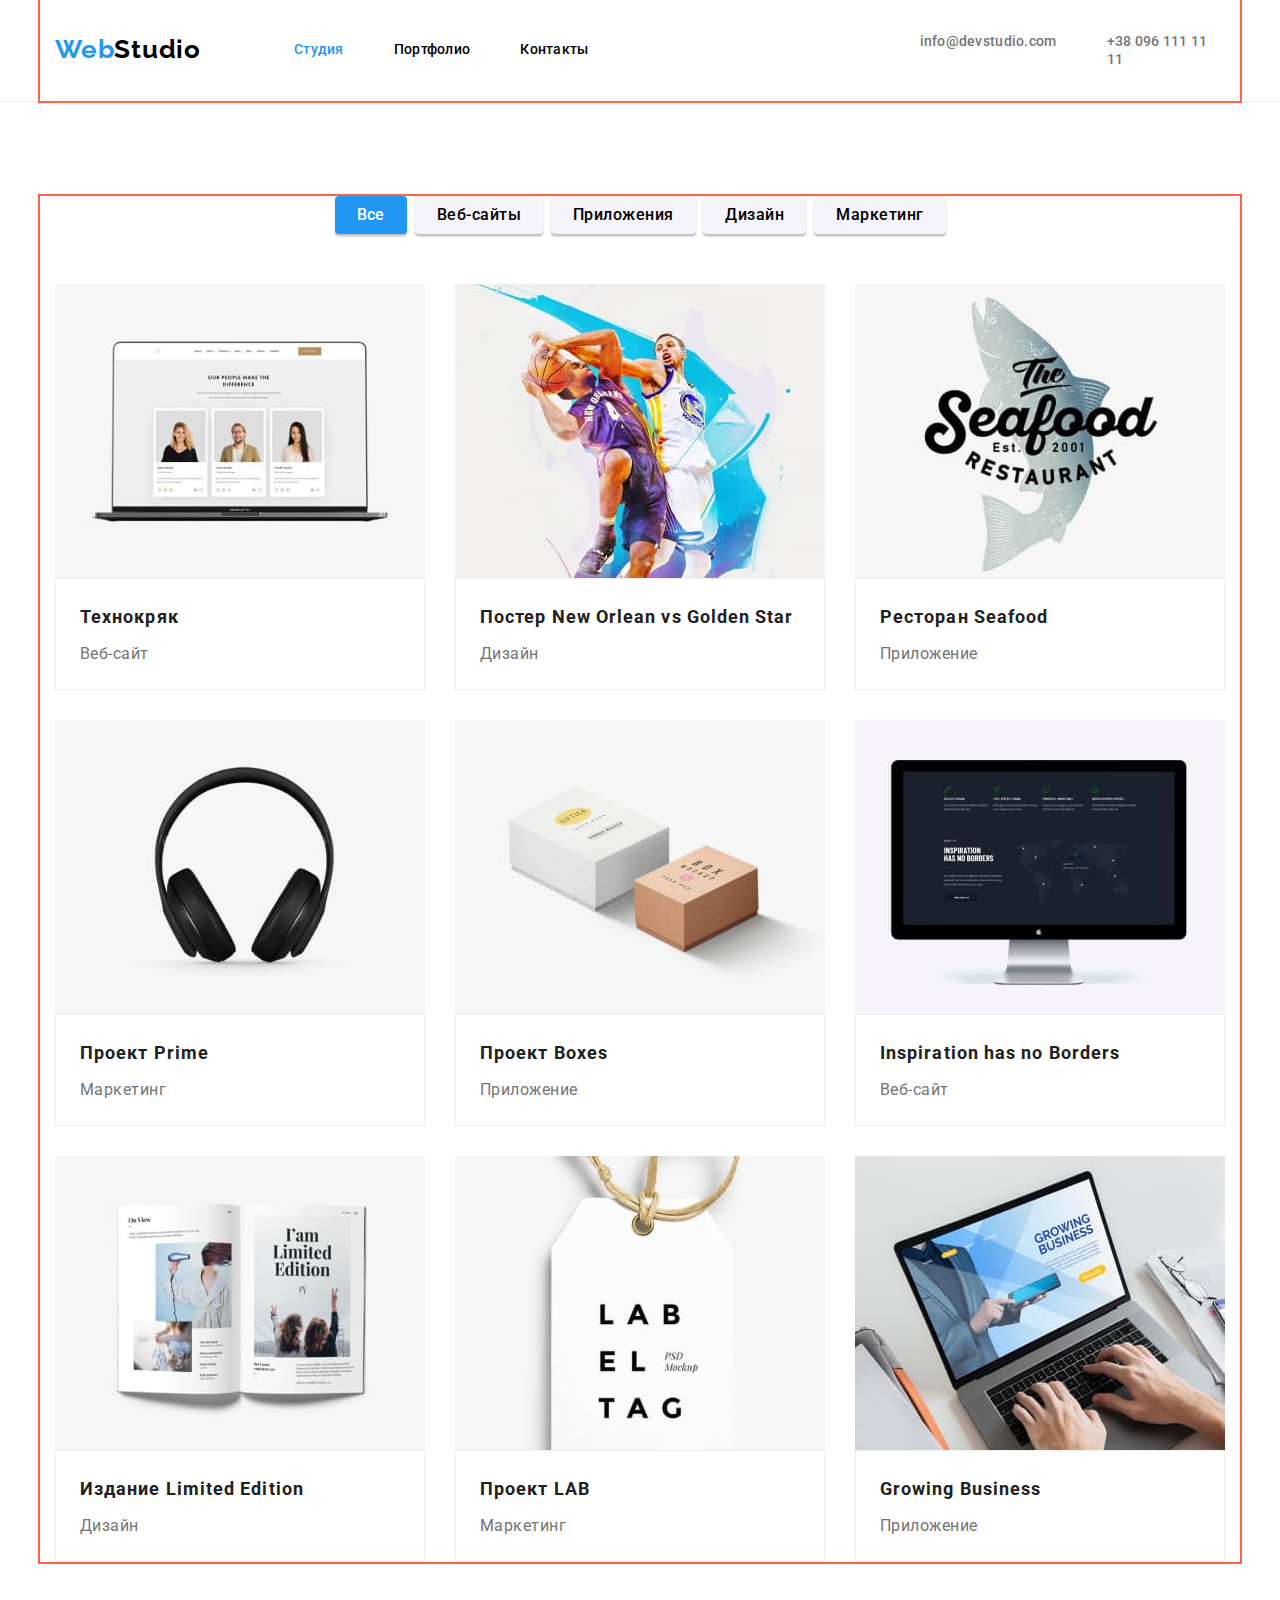
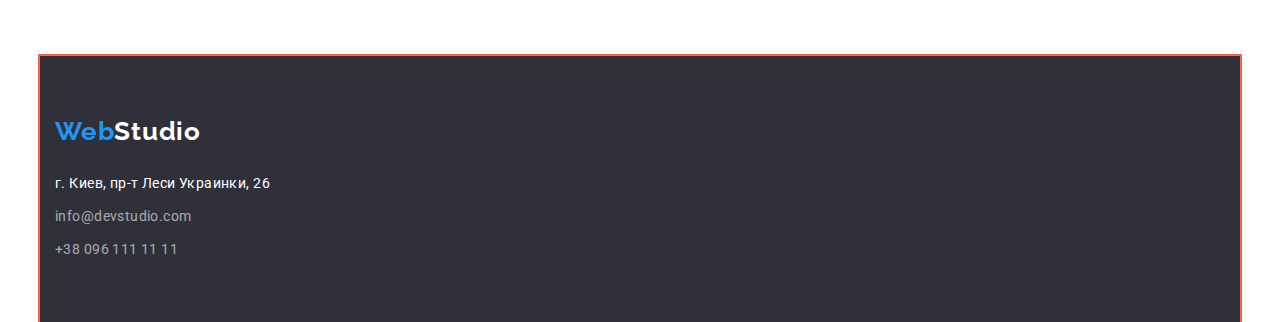
==== commit d24a7737: "update styles index and portfolio" ====
--- a/portfolio.html
+++ b/portfolio.html
@@ -18,7 +18,7 @@
 <body>
 <!--Header-->
 <header class="header line">
-    <div class="header container">
+    <div class="head container">
         <nav class="header-nav">
             <a class="logo" href="./index.html"><span class="style-web">Web</span>Studio</a>
             <ul class="menu">
@@ -36,9 +36,9 @@
 </header>
 <!--MainText-->
 <main>
-<section class="section portfolio">
-<div class="container">
-<h1 class="hiden">Портфолио</h1>
+<section class="section">
+<div class="portfolio container">
+<h1 class="visually-hidden">Портфолио</h1>
 <!-- Filters -->
 
 <ul class="filter">
@@ -54,50 +54,59 @@
 <ul class="portfolio-list">
 <li class="portfolio-item p-one">
 <img class="portfolio-img" src="./images/technocryack.jpg" alt="Проэкт веб-сайта Технокряк" width="370" height="294">
-<h2 class="portfolio-title">Технокряк</h2>
+<div class="portfolio-description"><h2 class="portfolio-title">Технокряк</h2>
 <p class="portfolio-text">Веб-сайт</p>
+</div>
 </li>
 <li class="portfolio-item p-two">
 <img class="portfolio-img" src="./images/goldenstar.jpg" alt="Проэкт дизайна постера Новый Орлеан и Золотая звезда"
 width="370" height="294">
-<h2 class="portfolio-title">Постер New Orlean vs Golden Star</h2>
+<div class="portfolio-description"><h2 class="portfolio-title">Постер New Orlean vs Golden Star</h2>
 <p class="portfolio-text">Дизайн</p>
+</div>
 </li>
 <li class="portfolio-item p-three">
 <img class="portfolio-img" src="./images/seafood.jpg" alt="Проэкт приложения для рыбного ресторана Сиафуд" width="370" height="294">
-<h2 class="portfolio-title">Ресторан Seafood</h2>
+<div class="portfolio-description"><h2 class="portfolio-title">Ресторан Seafood</h2>
 <p class="portfolio-text">Приложение</p>
+</div>
 </li>
 <li class="portfolio-item p-four">
 <img class="portfolio-img" src="./images/prime.jpg" alt="Маркетинговый проэкт для компании Прайм" width="370" height="294">
-<h2 class="portfolio-title">Проект Prime</h2>
+<div class="portfolio-description"><h2 class="portfolio-title">Проект Prime</h2>
 <p class="portfolio-text">Маркетинг</p>
+</div>
 </li>
 <li class="portfolio-item p-five">
 <img class="portfolio-img" src="./images/boxes.jpg" alt="Проэкт приложения Коробки" width="370" height="294">
-<h2 class="portfolio-title">Проект Boxes</h2>
+<div class="portfolio-description"><h2 class="portfolio-title">Проект Boxes</h2>
 <p class="portfolio-text">Приложение</p>
+</div>
 </li>
 <li class="portfolio-item p-six">
 <img class="portfolio-img" src="./images/noborders.jpg" alt="Проэкт для сайта Вдохновение не имеет границ" width="370" height="294">
-<h2 class="portfolio-title">Inspiration has no Borders</h2>
+<div class="portfolio-description"><h2 class="portfolio-title">Inspiration has no Borders</h2>
 <p class="portfolio-text">Веб-сайт</p>
+</div>
 </li>
 <li class="portfolio-item p-seven">
 <img class="portfolio-img" src="./images/limitededition.jpg" alt="Проэкт дизайна для издания Ограниченный выпуск"
 width="370" height="294">
-<h2 class="portfolio-title">Издание Limited Edition</h2>
+<div class="portfolio-description"><h2 class="portfolio-title">Издание Limited Edition</h2>
 <p class="portfolio-text">Дизайн</p>
+</div>
 </li>
 <li class="portfolio-item p-eight">
 <img class="portfolio-img" src="./images/lab.jpg" alt="Маркетинговый проэкт для компании Лабораторный тег" width="370" height="294">
-<h2 class="portfolio-title">Проект LAB</h2>
+<div class="portfolio-description"><h2 class="portfolio-title">Проект LAB</h2>
 <p class="portfolio-text">Маркетинг</p>
+</div>
 </li>
 <li class="portfolio-item p-nine">
 <img class="portfolio-img" src="./images/growingbusiness.jpg" alt="Проэкт приложения для Роста бизнеса" width="370" height="294">
-<h2 class="portfolio-title">Growing Business</h2>
+<div class="portfolio-description"><h2 class="portfolio-title">Growing Business</h2>
 <p class="portfolio-text">Приложение</p>
+</div>
 </li>
 </ul>
 </div>
--- a/css/styles.css
+++ b/css/styles.css
@@ -17,21 +17,36 @@
 background-color: var(--background-color);
 color: var(--text-color);
 }
-h1,h2,h3,h4,h5,h6,p,ul{
-margin-top: 0;
-margin-bottom: 0;
+h1,h2,h3,h4,h5,h6,p{
+margin: 0;}
+ul{margin: 0;
 padding-left: 0;}
+img {display: block;}
 li {list-style: none;}
+.section {padding-top: 94px;
+padding-bottom: 94px;}
 .container{width: 1200px;
 padding-left: 15px;
 padding-right: 15px;
+margin: 0 auto;
 /* cheking container border */
 outline: 2px solid tomato;
 }
+.visually-hidden {
+position: absolute;
+white-space: nowrap;
+width: 1px;
+height: 1px;
+overflow: hidden;
+border: 0;
+padding: 0;
+clip: rect(0 0 0 0);
+clip-path: inset(50%);
+margin: -1px;
+}
 /* <--Header--> */
-.header{max-width: 1600px; }
-.header.container {display: flex;
-background-color: var(--background-color);}
+.header{background-color: var(--background-color);}
+.head.container {display: flex;}
 .header-nav{display: flex;
 align-items: center;
 justify-content: flex-start;}
@@ -87,18 +102,19 @@
 text-decoration: none;}
 
 /* <--Main content--> */
-.section{padding-top: 94px;
-padding-bottom: 94px;}
+
 
 /* <--Hero section--> */
-.hero.section{padding-top: 0;}
-.hero.container{
+.hero.section{padding-top: 0;
+padding-bottom: 0;}
+.main.container{
 background-color: var(--hero-footer-bg);
 text-align: center;}
-.hero-text{text-align: center;
+.hero-text{margin: 0 auto;
 padding-top: 200px;
 padding-bottom: 30px;
-
+width: 696px;
+text-align: center;
 color: var(--button-color);
 font-weight: 900;
 font-size: 44px;
@@ -107,6 +123,8 @@
 text-transform: uppercase;}
 /* button order*/
 .button {
+        /* margin: 0 auto;
+        display: block; */
 padding: 10px 32px;
 margin-bottom: 200px;
 text-align: center;
@@ -127,13 +145,12 @@
 color: var(--hero-text); cursor: pointer;}
 
 /* Feature */
-.hiden {opacity: 0;}
-.feature.section{padding-top: 0px;}
 .feature-list{display:flex;}
 .feature-list>.feature-item:not(:last-child) 
 {margin-right: 30px;}
 /* Feature text */
-.feature-item{width: 270px;}
+.feature-item{width: 270px;
+}
 .title{ padding-bottom: 10px;
 font-family: 'Roboto';
 font-weight: 700;
@@ -167,10 +184,10 @@
 .team.container {background-color: var(--button-color);}
 .team-title{padding-top: 94px;}
 .team-list{display: flex;
+justify-content: space-between;
 padding-top: 50px;}
-.team-list>.team-item:not(:last-child) 
-{margin-right: 30px;}
-.team-item{margin-bottom: 94px;
+.team-item{
+margin-bottom: 94px;
 background-color: var(--background-color);
 box-shadow: 0px 1px 3px rgba(0, 0, 0, 0.12), 
 0px 1px 1px rgba(0, 0, 0, 0.14), 
@@ -243,23 +260,27 @@
 border-bottom-color: #ECECEC;
 }
 /* filters */
-.filter {display: inline-block;
-padding-bottom: 34px;
-margin-top: 90px;
-text-align: center;
-}
-.filter .filter-button,
+.filter {margin: 0 auto;
+margin-bottom: 50px;
+display: flex;
+justify-content: space-between;
+
+max-width: 611px;
+
+}
+
+/* .filter>.filter-item:not(:last-child) 
+{padding-right: 8px;} */
+.filter-button,
 .current-button {
 font-family: inherit;
 font-weight: 500;
 font-size: 16px;
 line-height: 1.62;
-letter-spacing: 0.03em;
-}
+letter-spacing: 0.03em;}
 .current-button,
 .filter-button {
 background: var(--button-color);
-display: inline-block;
 padding: 6px 22px;
 text-align: center;
 box-shadow: 0px 3px 1px rgba(0, 0, 0, 0.1),
@@ -282,15 +303,26 @@
 }
 
 /* portfolio-list */
-.portfolio-list{padding-bottom: 90px;}
+.portfolio-list{
+display: flex;
+flex-wrap: wrap;}
+.portfolio-list>.portfolio-item:not(:last-child) {
+margin-right: 30px;
+margin-bottom: 30px;}
+.portfolio-list>.portfolio-item:nth-child(3n+3) {
+margin-right: 0px;}
+.portfolio-list>.portfolio-item:nth-child(n+7){margin-bottom: 0px;}
+.portfolio-description{border: 1px solid #EEEEEE;}
 .portfolio-item{
 display: inline-block;
 background: #FFFFFF;
 border: 1px solid #EEEEEE;
+border:transparent;
 box-sizing: border-box;
 }
-.portfolio-img{padding-bottom: 20px;}
-.portfolio-title {padding-bottom: 4px;
+
+.portfolio-title {padding-top: 20px;
+padding-bottom: 4px;
 font-weight: 700;
 font-size: 18px;
 line-height: 2.0;
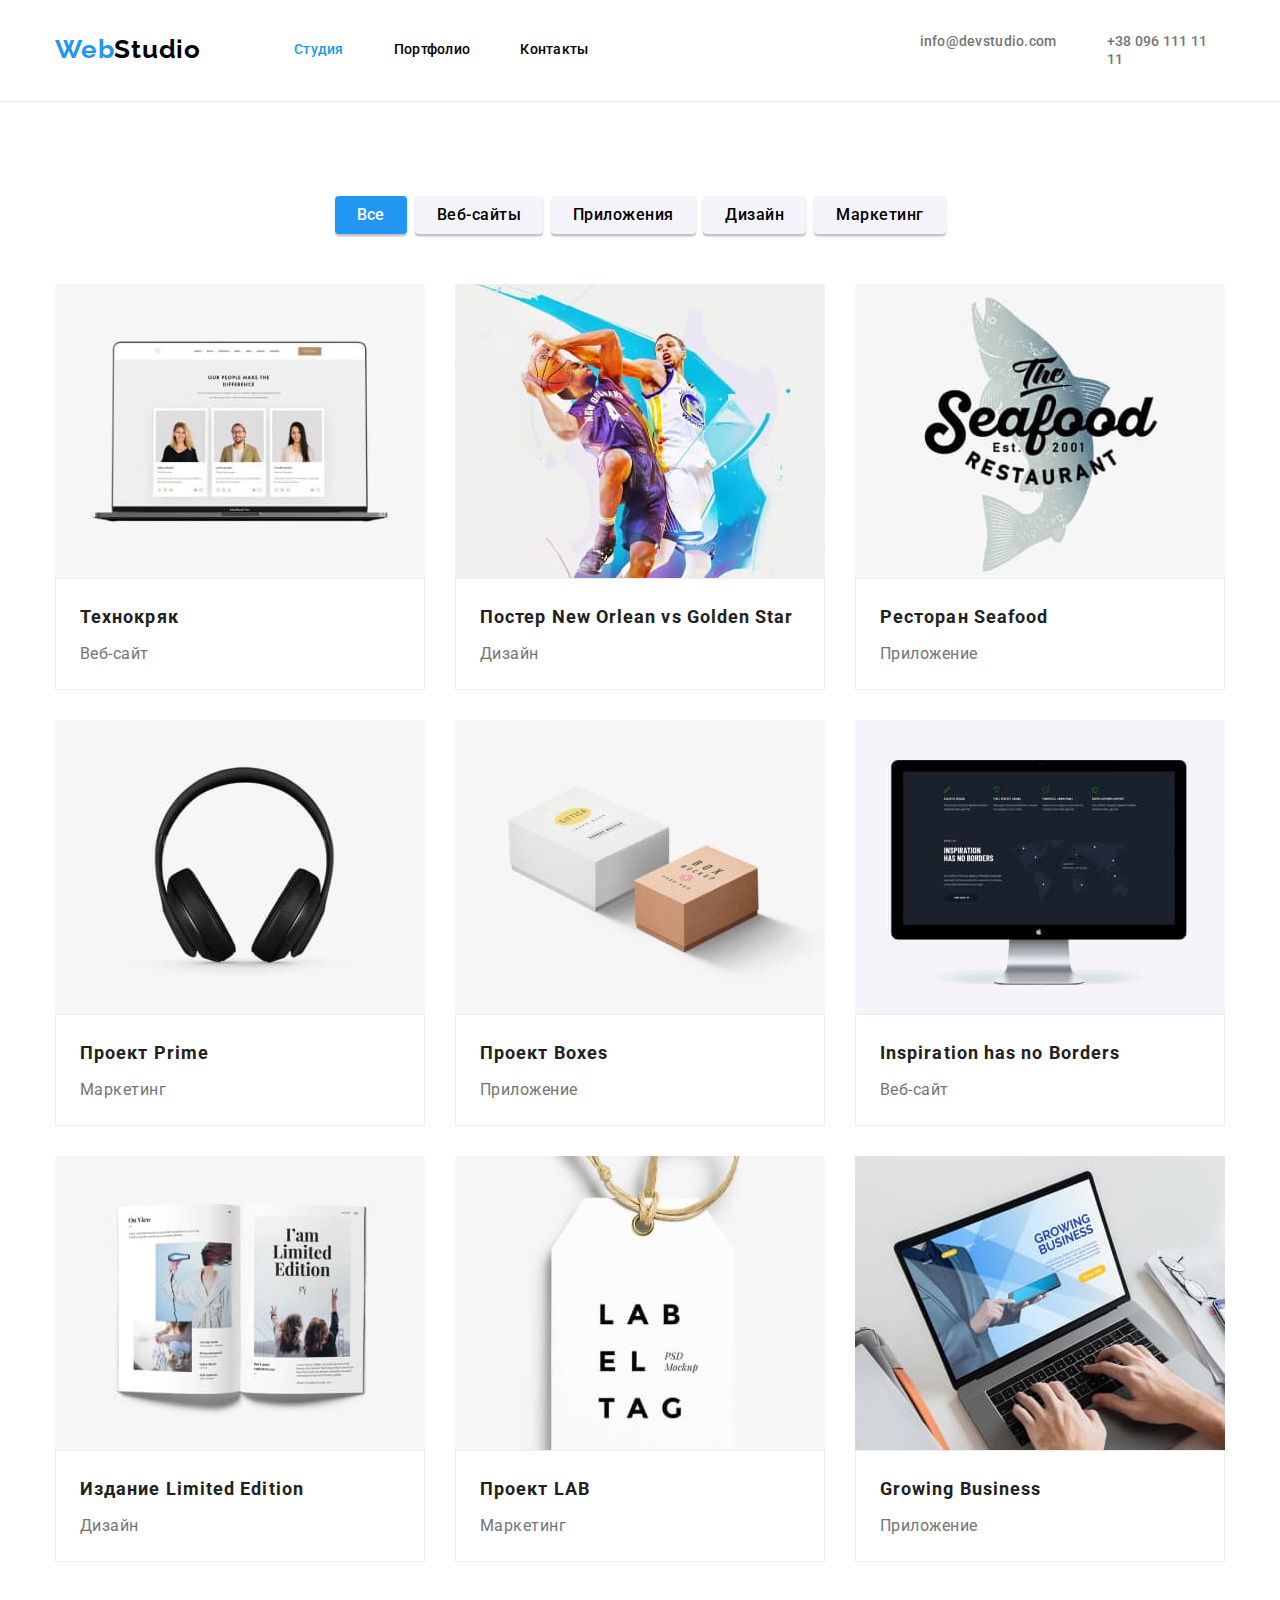
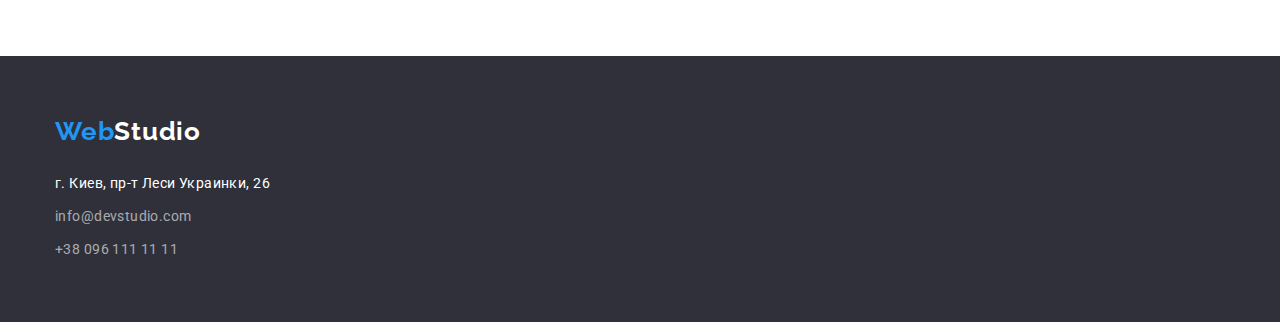
==== commit 3a297a81: "update header and footer change" ====
--- a/portfolio.html
+++ b/portfolio.html
@@ -18,25 +18,25 @@
 <body>
 <!--Header-->
 <header class="header line">
-    <div class="head container">
-        <nav class="header-nav">
-            <a class="logo" href="./index.html"><span class="style-web">Web</span>Studio</a>
-            <ul class="menu">
-                <li class="links-item"><a class="link-current" href="./index.html">Студия</a></li>
-                <li class="links-item"><a class="link" href="./portfolio.html">Портфолио</a></li>
-                <li class="links-item"><a class="link" href="#">Контакты</a></li>
-            </ul>
-        </nav>
-        <ul class="contacts">
-            <li class="links-item"><a class="link-mail" href="mailto:info@devstudio.com">info@devstudio.com</a></li>
-            <li class="links-item"><a class="link-tel" href="tel:+380961111111">+38 096 111 11 11</a></li>
-        </ul>
+<div class="head container">
+<nav class="header-nav">
+<a class="logo" href="./index.html"><span class="style-web">Web</span>Studio</a>
+<ul class="menu">
+<li class="links-item"><a class="link-current" href="./index.html">Студия</a></li>
+<li class="links-item"><a class="link" href="./portfolio.html">Портфолио</a></li>
+<li class="links-item"><a class="link" href="#">Контакты</a></li>
+</ul>
+</nav>
+<ul class="contacts">
+<li class="links-item"><a class="link-mail" href="mailto:info@devstudio.com">info@devstudio.com</a></li>
+<li class="links-item"><a class="link-tel" href="tel:+380961111111">+38 096 111 11 11</a></li>
+</ul>
 
-    </div>
+</div>
 </header>
 <!--MainText-->
 <main>
-<section class="section">
+<section class="main section">
 <div class="portfolio container">
 <h1 class="visually-hidden">Портфолио</h1>
 <!-- Filters -->
@@ -114,22 +114,22 @@
 </main>
 <!--Footer-->
 <footer class="footer">
-    <div class="footer container">
-        <a class="logo" href="./index.html"><span class="style-web">Web</span>Studio</a>
-        <!--Address-->
-        <address class="address-footer">
-            <ul class="address-list">
-                <li class="address-item">
-                    <a class="address-map"
-                        href="https://www.google.com/maps/place/%D0%B1%D1%83%D0%BB.+%D0%9B%D0%B5%D1%81%D0%B8+%D0%A3%D0%BA%D1%80%D0%B0%D0%B8%D0%BD%D0%BA%D0%B8,+26,+%D0%9A%D0%B8%D0%B5%D0%B2,+02000/@50.4265807,30.5361971,17z/data=!3m1!4b1!4m5!3m4!1s0x40d4cf0e033ecbe9:0x57a4dffefec77da0!8m2!3d50.4265807!4d30.5383858">г.
-                        Киев, пр-т Леси Украинки, 26</a>
-                </li>
-                <li class="address-item"><a class="address-mail" href="mailto:info@devstudio.com">info@devstudio.com</a>
-                </li>
-                <li class="address-item"><a class="address-tel" href="tel:+380961111111">+38 096 111 11 11</a></li>
-            </ul>
-    </div>
-    </address>
+<div class="footer container">
+<a class="logo" href="./index.html"><span class="style-web">Web</span>Studio</a>
+<!--Address-->
+<address class="address-footer">
+<ul class="address-list">
+<li class="address-item">
+<a class="address-map"
+href="https://www.google.com/maps/place/%D0%B1%D1%83%D0%BB.+%D0%9B%D0%B5%D1%81%D0%B8+%D0%A3%D0%BA%D1%80%D0%B0%D0%B8%D0%BD%D0%BA%D0%B8,+26,+%D0%9A%D0%B8%D0%B5%D0%B2,+02000/@50.4265807,30.5361971,17z/data=!3m1!4b1!4m5!3m4!1s0x40d4cf0e033ecbe9:0x57a4dffefec77da0!8m2!3d50.4265807!4d30.5383858">г.
+Киев, пр-т Леси Украинки, 26</a>
+</li>
+<li class="address-item"><a class="address-mail" href="mailto:info@devstudio.com">info@devstudio.com</a>
+</li>
+<li class="address-item"><a class="address-tel" href="tel:+380961111111">+38 096 111 11 11</a></li>
+</ul>
+</address>
+</div>
 </footer>
 </body>
 
--- a/css/styles.css
+++ b/css/styles.css
@@ -8,7 +8,8 @@
 --secondary-text: #757575;
 --hero-footer-bg: #2F303A;}
 /* outline: 2px solid tomato; */
-html {box-sizing: border-box;}
+html {box-sizing: border-box;
+max-width: 1600px;}
 *,
 *::before,
 *::after {box-sizing: inherit;}
@@ -24,13 +25,14 @@
 img {display: block;}
 li {list-style: none;}
 .section {padding-top: 94px;
-padding-bottom: 94px;}
+padding-bottom: 94px;
+}
 .container{width: 1200px;
 padding-left: 15px;
 padding-right: 15px;
 margin: 0 auto;
 /* cheking container border */
-outline: 2px solid tomato;
+/* outline: 2px solid tomato; */
 }
 .visually-hidden {
 position: absolute;
@@ -44,8 +46,11 @@
 clip-path: inset(50%);
 margin: -1px;
 }
-/* <--Header--> */
+/* <----------Header-----------> */
 .header{background-color: var(--background-color);}
+.header.line {border-bottom-width: 1px;
+border-bottom-style: solid;
+border-bottom-color: #ECECEC;}
 .head.container {display: flex;}
 .header-nav{display: flex;
 align-items: center;
@@ -101,15 +106,13 @@
 color: var(--secondary-text);
 text-decoration: none;}
 
-/* <--Main content--> */
-
-
-/* <--Hero section--> */
+/* <-----Main content-------> */
+
+/* <-------Hero section------> */
 .hero.section{padding-top: 0;
-padding-bottom: 0;}
-.main.container{
-background-color: var(--hero-footer-bg);
-text-align: center;}
+padding-bottom: 0;
+background-color: var(--hero-footer-bg);}
+.main.container{text-align: center;}
 .hero-text{margin: 0 auto;
 padding-top: 200px;
 padding-bottom: 30px;
@@ -122,21 +125,17 @@
 letter-spacing: 0.06em;
 text-transform: uppercase;}
 /* button order*/
-.button {
-        /* margin: 0 auto;
-        display: block; */
-padding: 10px 32px;
+.button {padding: 10px 32px;
 margin-bottom: 200px;
 text-align: center;
 font-weight: 700;
 font-size: 16px;
 line-height: 1.88;
 letter-spacing: 0.06em;
-background: var(--button-color);
+background-color: var(--brand-color);
 box-shadow: 0px 4px 4px rgba(0, 0, 0, 0.15);
 border-radius: 4px;
-border: transparent;
-}
+border: transparent;}
 .button:hover,
 .button:focus {background: #188CE8;
 box-shadow: 0px 4px 4px rgba(0, 0, 0, 0.15);
@@ -144,13 +143,15 @@
 background-color: var(--brand-color);
 color: var(--hero-text); cursor: pointer;}
 
-/* Feature */
-.feature-list{display:flex;}
-.feature-list>.feature-item:not(:last-child) 
-{margin-right: 30px;}
-/* Feature text */
-.feature-item{width: 270px;
-}
+/* <--------Feature section------------> */
+.feature-list{display:flex;
+justify-content: space-between;}
+
+/* .feature-list>.feature-item:not(:last-child) 
+{padding-right: 30px;} */
+
+/* Feature item content */
+.feature-item{width: 270px;}
 .title{ padding-bottom: 10px;
 font-family: 'Roboto';
 font-weight: 700;
@@ -164,7 +165,7 @@
 letter-spacing: 0.03em;
 color:var(--secondary-text);}
 
-/* <--What-we-do--> */
+/* <--What-we-do Project section--> */
 .project.section{padding-top: 0;}
 .section-title, .team-title {
 font-weight: 700;
@@ -178,22 +179,22 @@
 .project-list>.project-item:not(:last-child) 
 {margin-right: 30px;}
 
-/* Our team */
+/*-------- Our team section ---------- */
 .team.section {padding-top: 0;
-padding-bottom: 0;}
-.team.container {background-color: var(--button-color);}
+padding-bottom: 0;
+background-color: var(--button-color);}
+
 .team-title{padding-top: 94px;}
-.team-list{display: flex;
-justify-content: space-between;
-padding-top: 50px;}
-.team-item{
-margin-bottom: 94px;
+.team-list{padding-top: 50px;
+display: flex;
+justify-content: space-between;}
+.team-item{margin-bottom: 94px;
 background-color: var(--background-color);
 box-shadow: 0px 1px 3px rgba(0, 0, 0, 0.12), 
 0px 1px 1px rgba(0, 0, 0, 0.14), 
 0px 2px 1px rgba(0, 0, 0, 0.2);
-border-radius: 0px 0px 4px 4px;
-}
+border-radius: 0px 0px 4px 4px;}
+/* Team item ::content */
 .team-img{padding-bottom: 30px;
 border-radius: 0px;}
 .name-title {padding-bottom: 10px;
@@ -202,24 +203,20 @@
 line-height: 1.18;
 text-align: center;
 letter-spacing: 0.03em;
-color: var(--title);
-}
+color: var(--title);}
 .position-text {padding-bottom: 30px;
 font-size: 14px;
 line-height: 1.18;
 letter-spacing: 0.03em;
 color: var(--secondary-text);
-text-align: center;
-
-}
-
-/* footer */
-.footer.container
+text-align: center;}
+
+/* -------Footer---------- */
+.footer
 {background-color: var(--hero-footer-bg);}
-
+/* Footer logo */
 .footer .logo{display: inline-block;
 padding-top: 60px;
-
 color: var(--hero-text);
 font-family: 'Raleway';
 font-weight: 700;
@@ -229,11 +226,9 @@
 color: var(--hero-text);
 text-decoration: none;}
 /* address */
-.address-footer{
-font-size: 14px;
+.address-footer{font-size: 14px;
 line-height: 1.71;
-letter-spacing: 0.03em;
-}
+letter-spacing: 0.03em;}
 .address-list{padding-bottom: 60px;}
 .address-list>.address-item:not(:last-child) {
         margin-bottom: 9px;}
@@ -241,33 +236,23 @@
 .address-mail:focus,
 .address-tel:hover,
 .address-tel:focus
-{color: var(--brand-color);
-}
+{color: var(--brand-color);}
 .address-map, 
 .address-mail, 
 .address-tel{color: var(--hero-text);
 text-decoration: none;
-font-style: normal;
-}
+font-style: normal;}
 .address-mail,
-.address-tel{color: rgba(255, 255, 255, 0.6);
-}
+.address-tel{color: rgba(255, 255, 255, 0.6);}
         /* PORTFOLIO */
 
-.header.line {
-border-bottom-width: 1px;
-border-bottom-style: solid;
-border-bottom-color: #ECECEC;
-}
+
 /* filters */
 .filter {margin: 0 auto;
 margin-bottom: 50px;
 display: flex;
 justify-content: space-between;
-
-max-width: 611px;
-
-}
+max-width: 611px;}
 
 /* .filter>.filter-item:not(:last-child) 
 {padding-right: 8px;} */
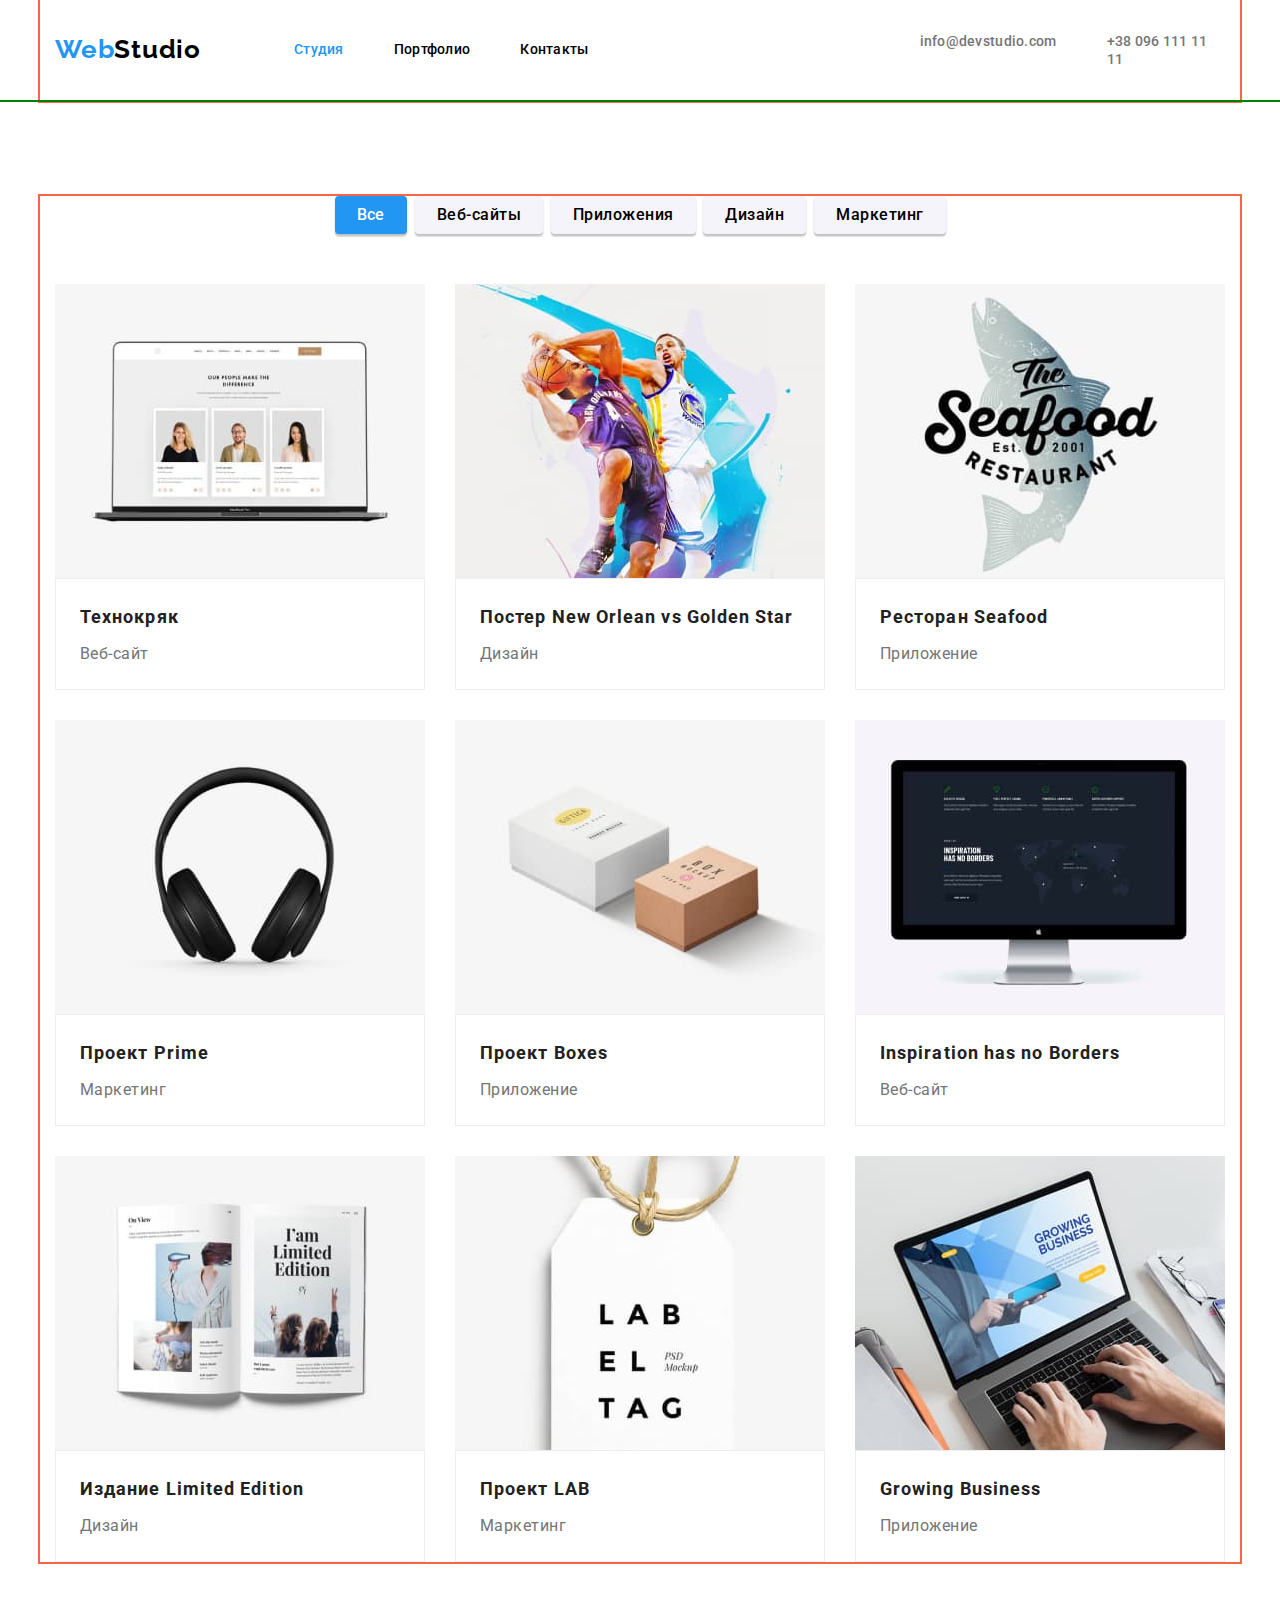
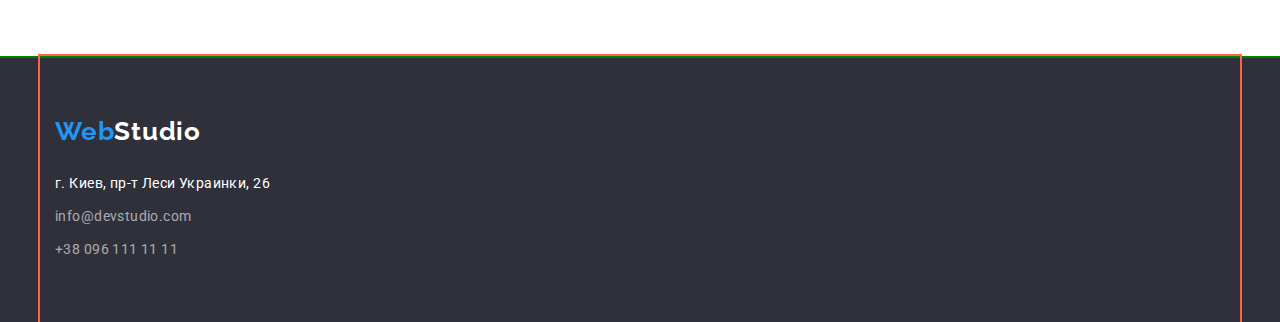
==== commit 49b8b619: "update styles for section" ====
--- a/portfolio.html
+++ b/portfolio.html
@@ -2,135 +2,153 @@
 <html lang="ru">
 
 <head>
-<meta charset="UTF-8">
-<meta http-equiv="X-UA-Compatible" content="IE=edge">
-<meta name="viewport" content="width=device-width, initial-scale=1.0">
-<title>Portfolio</title>
-<link rel="preconnect" href="https://fonts.googleapis.com">
-<link rel="preconnect" href="https://fonts.gstatic.com" crossorigin>
-<link
-href="https://fonts.googleapis.com/css2?family=Raleway:wght@700&family=Roboto:wght@400;500;700;900&display=swap"
-rel="stylesheet">
-<link rel="stylesheet" href="https://cdnjs.cloudflare.com/ajax/libs/modern-normalize/1.0.0/modern-normalize.min.css" />
-<link rel="stylesheet" href="./css/styles.css">
+    <meta charset="UTF-8">
+    <meta http-equiv="X-UA-Compatible" content="IE=edge">
+    <meta name="viewport" content="width=device-width, initial-scale=1.0">
+    <title>Portfolio</title>
+    <link rel="preconnect" href="https://fonts.googleapis.com">
+    <link rel="preconnect" href="https://fonts.gstatic.com" crossorigin>
+    <link
+        href="https://fonts.googleapis.com/css2?family=Raleway:wght@700&family=Roboto:wght@400;500;700;900&display=swap"
+        rel="stylesheet">
+    <link rel="stylesheet"
+        href="https://cdnjs.cloudflare.com/ajax/libs/modern-normalize/1.0.0/modern-normalize.min.css" />
+    <link rel="stylesheet" href="./css/styles.css">
 </head>
 
 <body>
-<!--Header-->
-<header class="header line">
-<div class="head container">
-<nav class="header-nav">
-<a class="logo" href="./index.html"><span class="style-web">Web</span>Studio</a>
-<ul class="menu">
-<li class="links-item"><a class="link-current" href="./index.html">Студия</a></li>
-<li class="links-item"><a class="link" href="./portfolio.html">Портфолио</a></li>
-<li class="links-item"><a class="link" href="#">Контакты</a></li>
-</ul>
-</nav>
-<ul class="contacts">
-<li class="links-item"><a class="link-mail" href="mailto:info@devstudio.com">info@devstudio.com</a></li>
-<li class="links-item"><a class="link-tel" href="tel:+380961111111">+38 096 111 11 11</a></li>
-</ul>
+    <!--Header-->
+    <header class="header line">
+        <div class="head container">
+            <nav class="header-nav">
+                <a class="logo" href="./index.html"><span class="style-web">Web</span>Studio</a>
+                <ul class="menu">
+                    <li class="links-item"><a class="link-current" href="./index.html">Студия</a></li>
+                    <li class="links-item"><a class="link" href="./portfolio.html">Портфолио</a></li>
+                    <li class="links-item"><a class="link" href="#">Контакты</a></li>
+                </ul>
+            </nav>
+            <ul class="contacts">
+                <li class="links-item"><a class="link-mail" href="mailto:info@devstudio.com">info@devstudio.com</a></li>
+                <li class="links-item"><a class="link-tel" href="tel:+380961111111">+38 096 111 11 11</a></li>
+            </ul>
 
-</div>
-</header>
-<!--MainText-->
-<main>
-<section class="main section">
-<div class="portfolio container">
-<h1 class="visually-hidden">Портфолио</h1>
-<!-- Filters -->
+        </div>
+    </header>
+    <!--MainText-->
+    <main>
+        <section class="main section">
+            <div class="portfolio container">
+                <h1 class="visually-hidden">Портфолио</h1>
+                <!-- Filters -->
 
-<ul class="filter">
-<li class="filter-item"><button class="current-button" type="button">Все</button></li>
-<li class="filter-item"><button class="filter-button" type="button">Веб-сайты</button></li>
-<li class="filter-item"><button class="filter-button" type="button">Приложения</button></li>
-<li class="filter-item"><button class="filter-button" type="button">Дизайн</button></li>
-<li class="filter-item"><button class="filter-button" type="button">Маркетинг</button></li>
-</ul>
+                <ul class="filter">
+                    <li class="filter-item"><button class="current-button" type="button">Все</button></li>
+                    <li class="filter-item"><button class="filter-button" type="button">Веб-сайты</button></li>
+                    <li class="filter-item"><button class="filter-button" type="button">Приложения</button></li>
+                    <li class="filter-item"><button class="filter-button" type="button">Дизайн</button></li>
+                    <li class="filter-item"><button class="filter-button" type="button">Маркетинг</button></li>
+                </ul>
 
-<!-- Projects -->
+                <!-- Projects -->
 
-<ul class="portfolio-list">
-<li class="portfolio-item p-one">
-<img class="portfolio-img" src="./images/technocryack.jpg" alt="Проэкт веб-сайта Технокряк" width="370" height="294">
-<div class="portfolio-description"><h2 class="portfolio-title">Технокряк</h2>
-<p class="portfolio-text">Веб-сайт</p>
-</div>
-</li>
-<li class="portfolio-item p-two">
-<img class="portfolio-img" src="./images/goldenstar.jpg" alt="Проэкт дизайна постера Новый Орлеан и Золотая звезда"
-width="370" height="294">
-<div class="portfolio-description"><h2 class="portfolio-title">Постер New Orlean vs Golden Star</h2>
-<p class="portfolio-text">Дизайн</p>
-</div>
-</li>
-<li class="portfolio-item p-three">
-<img class="portfolio-img" src="./images/seafood.jpg" alt="Проэкт приложения для рыбного ресторана Сиафуд" width="370" height="294">
-<div class="portfolio-description"><h2 class="portfolio-title">Ресторан Seafood</h2>
-<p class="portfolio-text">Приложение</p>
-</div>
-</li>
-<li class="portfolio-item p-four">
-<img class="portfolio-img" src="./images/prime.jpg" alt="Маркетинговый проэкт для компании Прайм" width="370" height="294">
-<div class="portfolio-description"><h2 class="portfolio-title">Проект Prime</h2>
-<p class="portfolio-text">Маркетинг</p>
-</div>
-</li>
-<li class="portfolio-item p-five">
-<img class="portfolio-img" src="./images/boxes.jpg" alt="Проэкт приложения Коробки" width="370" height="294">
-<div class="portfolio-description"><h2 class="portfolio-title">Проект Boxes</h2>
-<p class="portfolio-text">Приложение</p>
-</div>
-</li>
-<li class="portfolio-item p-six">
-<img class="portfolio-img" src="./images/noborders.jpg" alt="Проэкт для сайта Вдохновение не имеет границ" width="370" height="294">
-<div class="portfolio-description"><h2 class="portfolio-title">Inspiration has no Borders</h2>
-<p class="portfolio-text">Веб-сайт</p>
-</div>
-</li>
-<li class="portfolio-item p-seven">
-<img class="portfolio-img" src="./images/limitededition.jpg" alt="Проэкт дизайна для издания Ограниченный выпуск"
-width="370" height="294">
-<div class="portfolio-description"><h2 class="portfolio-title">Издание Limited Edition</h2>
-<p class="portfolio-text">Дизайн</p>
-</div>
-</li>
-<li class="portfolio-item p-eight">
-<img class="portfolio-img" src="./images/lab.jpg" alt="Маркетинговый проэкт для компании Лабораторный тег" width="370" height="294">
-<div class="portfolio-description"><h2 class="portfolio-title">Проект LAB</h2>
-<p class="portfolio-text">Маркетинг</p>
-</div>
-</li>
-<li class="portfolio-item p-nine">
-<img class="portfolio-img" src="./images/growingbusiness.jpg" alt="Проэкт приложения для Роста бизнеса" width="370" height="294">
-<div class="portfolio-description"><h2 class="portfolio-title">Growing Business</h2>
-<p class="portfolio-text">Приложение</p>
-</div>
-</li>
-</ul>
-</div>
-</section>
-</main>
-<!--Footer-->
-<footer class="footer">
-<div class="footer container">
-<a class="logo" href="./index.html"><span class="style-web">Web</span>Studio</a>
-<!--Address-->
-<address class="address-footer">
-<ul class="address-list">
-<li class="address-item">
-<a class="address-map"
-href="https://www.google.com/maps/place/%D0%B1%D1%83%D0%BB.+%D0%9B%D0%B5%D1%81%D0%B8+%D0%A3%D0%BA%D1%80%D0%B0%D0%B8%D0%BD%D0%BA%D0%B8,+26,+%D0%9A%D0%B8%D0%B5%D0%B2,+02000/@50.4265807,30.5361971,17z/data=!3m1!4b1!4m5!3m4!1s0x40d4cf0e033ecbe9:0x57a4dffefec77da0!8m2!3d50.4265807!4d30.5383858">г.
-Киев, пр-т Леси Украинки, 26</a>
-</li>
-<li class="address-item"><a class="address-mail" href="mailto:info@devstudio.com">info@devstudio.com</a>
-</li>
-<li class="address-item"><a class="address-tel" href="tel:+380961111111">+38 096 111 11 11</a></li>
-</ul>
-</address>
-</div>
-</footer>
+                <ul class="portfolio-list">
+                    <li class="portfolio-item p-one">
+                        <img class="portfolio-img" src="./images/technocryack.jpg" alt="Проэкт веб-сайта Технокряк"
+                            width="370" height="294">
+                        <div class="portfolio-description">
+                            <h2 class="portfolio-title">Технокряк</h2>
+                            <p class="portfolio-text">Веб-сайт</p>
+                        </div>
+                    </li>
+                    <li class="portfolio-item p-two">
+                        <img class="portfolio-img" src="./images/goldenstar.jpg"
+                            alt="Проэкт дизайна постера Новый Орлеан и Золотая звезда" width="370" height="294">
+                        <div class="portfolio-description">
+                            <h2 class="portfolio-title">Постер New Orlean vs Golden Star</h2>
+                            <p class="portfolio-text">Дизайн</p>
+                        </div>
+                    </li>
+                    <li class="portfolio-item p-three">
+                        <img class="portfolio-img" src="./images/seafood.jpg"
+                            alt="Проэкт приложения для рыбного ресторана Сиафуд" width="370" height="294">
+                        <div class="portfolio-description">
+                            <h2 class="portfolio-title">Ресторан Seafood</h2>
+                            <p class="portfolio-text">Приложение</p>
+                        </div>
+                    </li>
+                    <li class="portfolio-item p-four">
+                        <img class="portfolio-img" src="./images/prime.jpg"
+                            alt="Маркетинговый проэкт для компании Прайм" width="370" height="294">
+                        <div class="portfolio-description">
+                            <h2 class="portfolio-title">Проект Prime</h2>
+                            <p class="portfolio-text">Маркетинг</p>
+                        </div>
+                    </li>
+                    <li class="portfolio-item p-five">
+                        <img class="portfolio-img" src="./images/boxes.jpg" alt="Проэкт приложения Коробки" width="370"
+                            height="294">
+                        <div class="portfolio-description">
+                            <h2 class="portfolio-title">Проект Boxes</h2>
+                            <p class="portfolio-text">Приложение</p>
+                        </div>
+                    </li>
+                    <li class="portfolio-item p-six">
+                        <img class="portfolio-img" src="./images/noborders.jpg"
+                            alt="Проэкт для сайта Вдохновение не имеет границ" width="370" height="294">
+                        <div class="portfolio-description">
+                            <h2 class="portfolio-title">Inspiration has no Borders</h2>
+                            <p class="portfolio-text">Веб-сайт</p>
+                        </div>
+                    </li>
+                    <li class="portfolio-item p-seven">
+                        <img class="portfolio-img" src="./images/limitededition.jpg"
+                            alt="Проэкт дизайна для издания Ограниченный выпуск" width="370" height="294">
+                        <div class="portfolio-description">
+                            <h2 class="portfolio-title">Издание Limited Edition</h2>
+                            <p class="portfolio-text">Дизайн</p>
+                        </div>
+                    </li>
+                    <li class="portfolio-item p-eight">
+                        <img class="portfolio-img" src="./images/lab.jpg"
+                            alt="Маркетинговый проэкт для компании Лабораторный тег" width="370" height="294">
+                        <div class="portfolio-description">
+                            <h2 class="portfolio-title">Проект LAB</h2>
+                            <p class="portfolio-text">Маркетинг</p>
+                        </div>
+                    </li>
+                    <li class="portfolio-item p-nine">
+                        <img class="portfolio-img" src="./images/growingbusiness.jpg"
+                            alt="Проэкт приложения для Роста бизнеса" width="370" height="294">
+                        <div class="portfolio-description">
+                            <h2 class="portfolio-title">Growing Business</h2>
+                            <p class="portfolio-text">Приложение</p>
+                        </div>
+                    </li>
+                </ul>
+            </div>
+        </section>
+    </main>
+    <!--Footer-->
+    <footer class="footer">
+        <div class="footer container">
+            <a class="logo" href="./index.html"><span class="style-web">Web</span>Studio</a>
+            <!--Address-->
+            <address class="address-footer">
+                <ul class="address-list">
+                    <li class="address-item">
+                        <a class="address-map"
+                            href="https://www.google.com/maps/place/%D0%B1%D1%83%D0%BB.+%D0%9B%D0%B5%D1%81%D0%B8+%D0%A3%D0%BA%D1%80%D0%B0%D0%B8%D0%BD%D0%BA%D0%B8,+26,+%D0%9A%D0%B8%D0%B5%D0%B2,+02000/@50.4265807,30.5361971,17z/data=!3m1!4b1!4m5!3m4!1s0x40d4cf0e033ecbe9:0x57a4dffefec77da0!8m2!3d50.4265807!4d30.5383858">г.
+                            Киев, пр-т Леси Украинки, 26</a>
+                    </li>
+                    <li class="address-item"><a class="address-mail"
+                            href="mailto:info@devstudio.com">info@devstudio.com</a>
+                    </li>
+                    <li class="address-item"><a class="address-tel" href="tel:+380961111111">+38 096 111 11 11</a></li>
+                </ul>
+            </address>
+        </div>
+    </footer>
 </body>
 
 </html>
--- a/css/styles.css
+++ b/css/styles.css
@@ -1,41 +1,38 @@
-:root {--text-color: #000;
+:root {
+--text-color: #000;
 --hero-text: #fff;
---title:#212121;
+--title: #212121;
 --background-color: #fff;
 --background-secondary: #E5E5E5;
---brand-color:#2196F3; 
---button-color:#F5F4FA;
+--brand-color: #2196F3;
+--button-color: #F5F4FA;
 --secondary-text: #757575;
 --hero-footer-bg: #2F303A;}
 /* outline: 2px solid tomato; */
-html {box-sizing: border-box;
-max-width: 1600px;}
+
+html {box-sizing: border-box;}
 *,
 *::before,
 *::after {box-sizing: inherit;}
-body {
-font-family: 'Roboto', sans-serif;
+body {font-family: 'Roboto', sans-serif;
 background-color: var(--background-color);
-color: var(--text-color);
-}
-h1,h2,h3,h4,h5,h6,p{
-margin: 0;}
-ul{margin: 0;
+color: var(--text-color);}
+h1, h2, h3, h4, h5, h6, p {margin: 0;}
+ul {margin: 0;
 padding-left: 0;}
 img {display: block;}
 li {list-style: none;}
 .section {padding-top: 94px;
 padding-bottom: 94px;
-}
-.container{width: 1200px;
-padding-left: 15px;
-padding-right: 15px;
+margin: 0 auto;
+outline: 2px solid green;}
+.container {width: 1200px;
+padding: 0 15px;
 margin: 0 auto;
 /* cheking container border */
-/* outline: 2px solid tomato; */
-}
-.visually-hidden {
-position: absolute;
+outline: 2px solid tomato;}
+
+.visually-hidden {position: absolute;
 white-space: nowrap;
 width: 1px;
 height: 1px;
@@ -44,22 +41,24 @@
 padding: 0;
 clip: rect(0 0 0 0);
 clip-path: inset(50%);
-margin: -1px;
-}
+margin: -1px;}
+
 /* <----------Header-----------> */
-.header{background-color: var(--background-color);}
+.header {background-color: var(--background-color);}
+
 .header.line {border-bottom-width: 1px;
 border-bottom-style: solid;
 border-bottom-color: #ECECEC;}
+
 .head.container {display: flex;}
-.header-nav{display: flex;
+
+.header-nav {display: flex;
 align-items: center;
 justify-content: flex-start;}
+
 /* logo */
-.logo {
-padding-top: 24px;
+.logo {padding-top: 24px;
 padding-bottom: 25px;
-
 font-family: 'Raleway';
 font-weight: 700;
 font-size: 26px;
@@ -67,38 +66,47 @@
 letter-spacing: 0.03em;
 color: var(--text-color);
 text-decoration: none;}
+
 .style-web {color: var(--brand-color);}
+
 /* Main menu nav */
 .menu {display: flex;
 margin-left: 93px;
-
 font-weight: 500;
 font-size: 14px;
 line-height: 1.14;
 letter-spacing: 0.02em;}
+
 .menu>.links-item:not(:last-child),
-.contacts>.links-item:not(:last-child)
-{margin-right: 50px;}
-.link-current, .link {display: block;
+.contacts>.links-item:not(:last-child) {margin-right: 50px;}
+
+.link-current,
+.link {display: block;
 padding-top: 32px;
 padding-bottom: 32px;}
-.link {
-text-decoration: none;
+
+.link {text-decoration: none;
 color: var(--text-color);}
+
 .link:hover,
 .link:focus {color: var(--brand-color);}
-.link-current{color: var(--brand-color);
+
+.link-current {color: var(--brand-color);
 text-decoration: none;}
+
 /* contacts */
-.contacts {
-display: flex;
+.contacts {display: flex;
 margin-left: 331px;
-padding: 32px 0px 32px;
-}
-.link-mail:hover, .link-mail:focus,
-.link-tel:hover, .link-tel:focus 
-{color: var(--brand-color);}
-.link-mail, .link-tel{
+padding: 32px 0px 32px;}
+
+.link-mail:hover,
+.link-mail:focus,
+.link-tel:hover,
+.link-tel:focus {color: var(--brand-color);}
+
+.link-mail,
+.link-tel {padding-top: 32px;
+padding-bottom: 32px;
 font-weight: 500;
 font-size: 14px;
 line-height: 1.14;
@@ -109,12 +117,12 @@
 /* <-----Main content-------> */
 
 /* <-------Hero section------> */
-.hero.section{padding-top: 0;
-padding-bottom: 0;
-background-color: var(--hero-footer-bg);}
-.main.container{text-align: center;}
-.hero-text{margin: 0 auto;
-padding-top: 200px;
+.hero.section {background-color: var(--hero-footer-bg);}
+
+.main.container {text-align: center;}
+
+.hero-text {margin: 0 auto;
+padding-top: 106px;
 padding-bottom: 30px;
 width: 696px;
 text-align: center;
@@ -124,35 +132,37 @@
 line-height: 1.36;
 letter-spacing: 0.06em;
 text-transform: uppercase;}
+
 /* button order*/
 .button {padding: 10px 32px;
-margin-bottom: 200px;
+margin-bottom: 106px;
 text-align: center;
 font-weight: 700;
 font-size: 16px;
 line-height: 1.88;
 letter-spacing: 0.06em;
 background-color: var(--brand-color);
+color: var(--hero-text);
 box-shadow: 0px 4px 4px rgba(0, 0, 0, 0.15);
 border-radius: 4px;
 border: transparent;}
+
 .button:hover,
 .button:focus {background: #188CE8;
 box-shadow: 0px 4px 4px rgba(0, 0, 0, 0.15);
 border-radius: 4px;
 background-color: var(--brand-color);
-color: var(--hero-text); cursor: pointer;}
+color: var(--hero-text);
+cursor: pointer;}
 
 /* <--------Feature section------------> */
-.feature-list{display:flex;
+.feature-list {display: flex;
 justify-content: space-between;}
 
-/* .feature-list>.feature-item:not(:last-child) 
-{padding-right: 30px;} */
-
 /* Feature item content */
-.feature-item{width: 270px;}
-.title{ padding-bottom: 10px;
+.feature-item {width: 270px;}
+
+.title {padding-bottom: 10px;
 font-family: 'Roboto';
 font-weight: 700;
 font-size: 14px;
@@ -160,42 +170,41 @@
 letter-spacing: 0.03em;
 text-transform: uppercase;
 color: var(--title);}
-.text{font-size: 14px;
+
+.text {font-size: 14px;
 line-height: 1.71;
 letter-spacing: 0.03em;
-color:var(--secondary-text);}
+color: var(--secondary-text);}
 
 /* <--What-we-do Project section--> */
 .project.section{padding-top: 0;}
-.section-title, .team-title {
-font-weight: 700;
+.project-title,
+.team-title {font-weight: 700;
 font-size: 36px;
 line-height: 1.16;
 text-align: center;
 letter-spacing: 0.03em;
 color: var(--title);}
-.project-list{display: flex;
+
+.project-list {display: flex;
+justify-content: space-between;
 padding-top: 50px;}
-.project-list>.project-item:not(:last-child) 
-{margin-right: 30px;}
 
 /*-------- Our team section ---------- */
 .team.section {padding-top: 0;
-padding-bottom: 0;
 background-color: var(--button-color);}
-
-.team-title{padding-top: 94px;}
-.team-list{padding-top: 50px;
+.team-title {padding-top: 94px;}
+.team-list {padding-top: 50px;
 display: flex;
 justify-content: space-between;}
-.team-item{margin-bottom: 94px;
-background-color: var(--background-color);
-box-shadow: 0px 1px 3px rgba(0, 0, 0, 0.12), 
-0px 1px 1px rgba(0, 0, 0, 0.14), 
-0px 2px 1px rgba(0, 0, 0, 0.2);
+.team-item {background-color: var(--background-color);
+box-shadow: 0px 1px 3px rgba(0, 0, 0, 0.12),
+        0px 1px 1px rgba(0, 0, 0, 0.14),
+        0px 2px 1px rgba(0, 0, 0, 0.2);
 border-radius: 0px 0px 4px 4px;}
+
 /* Team item ::content */
-.team-img{padding-bottom: 30px;
+.team-img {padding-bottom: 30px;
 border-radius: 0px;}
 .name-title {padding-bottom: 10px;
 font-weight: 500;
@@ -212,10 +221,10 @@
 text-align: center;}
 
 /* -------Footer---------- */
-.footer
-{background-color: var(--hero-footer-bg);}
+.footer {background-color: var(--hero-footer-bg);}
+
 /* Footer logo */
-.footer .logo{display: inline-block;
+.footer .logo {display: inline-block;
 padding-top: 60px;
 color: var(--hero-text);
 font-family: 'Raleway';
@@ -226,26 +235,25 @@
 color: var(--hero-text);
 text-decoration: none;}
 /* address */
-.address-footer{font-size: 14px;
+.address-footer {font-size: 14px;
 line-height: 1.71;
 letter-spacing: 0.03em;}
-.address-list{padding-bottom: 60px;}
-.address-list>.address-item:not(:last-child) {
-        margin-bottom: 9px;}
+.address-list {padding-bottom: 60px;}
+.address-list>.address-item:not(:last-child) 
+{margin-bottom: 9px;}
 .address-mail:hover,
 .address-mail:focus,
 .address-tel:hover,
-.address-tel:focus
-{color: var(--brand-color);}
-.address-map, 
-.address-mail, 
-.address-tel{color: var(--hero-text);
+.address-tel:focus {color: var(--brand-color);}
+.address-map,
+.address-mail,
+.address-tel {color: var(--hero-text);
 text-decoration: none;
 font-style: normal;}
 .address-mail,
-.address-tel{color: rgba(255, 255, 255, 0.6);}
-        /* PORTFOLIO */
-
+.address-tel {color: rgba(255, 255, 255, 0.6);}
+
+/*----- PORTFOLIO----------*/
 
 /* filters */
 .filter {margin: 0 auto;
@@ -262,64 +270,54 @@
 font-weight: 500;
 font-size: 16px;
 line-height: 1.62;
-letter-spacing: 0.03em;}
-.current-button,
-.filter-button {
+letter-spacing: 0.03em;
 background: var(--button-color);
 padding: 6px 22px;
 text-align: center;
 box-shadow: 0px 3px 1px rgba(0, 0, 0, 0.1),
-0px 1px 2px rgba(0, 0, 0, 0.08),
-0px 2px 2px rgba(0, 0, 0, 0.12);
+        0px 1px 2px rgba(0, 0, 0, 0.08),
+        0px 2px 2px rgba(0, 0, 0, 0.12);
 border-radius: 4px;
-border: transparent;
-}
-.filter-button{border-color: var(--button-color);}
+border: transparent;}
+.filter-button {border-color: var(--button-color);}
 .filter-button:hover,
 .filter-button:focus {
 background-color: var(--brand-color);
 color: var(--hero-text);
-cursor: pointer;
-}
+cursor: pointer;}
 .filter-item .current-button {
 background-color: var(--brand-color);
 color: var(--hero-text);
-cursor: pointer;
-}
+cursor: pointer;}
 
 /* portfolio-list */
-.portfolio-list{
+.portfolio-list {
 display: flex;
-flex-wrap: wrap;}
-.portfolio-list>.portfolio-item:not(:last-child) {
-margin-right: 30px;
-margin-bottom: 30px;}
-.portfolio-list>.portfolio-item:nth-child(3n+3) {
-margin-right: 0px;}
-.portfolio-list>.portfolio-item:nth-child(n+7){margin-bottom: 0px;}
-.portfolio-description{border: 1px solid #EEEEEE;}
-.portfolio-item{
+flex-wrap: wrap;
+justify-content: space-between;}
+.portfolio-list>.portfolio-item:not(:last-child) 
+{margin-bottom: 30px;}
+.portfolio-list>.portfolio-item:nth-child(n+7) 
+{margin-bottom: 0px;}
+
+.portfolio-description {
+padding: 20px 24px;
+border: 1px solid #EEEEEE;}
+.portfolio-item {
 display: inline-block;
 background: #FFFFFF;
 border: 1px solid #EEEEEE;
-border:transparent;
-box-sizing: border-box;
-}
-
-.portfolio-title {padding-top: 20px;
-padding-bottom: 4px;
+border: transparent;
+box-sizing: border-box;}
+.portfolio-title {
+margin-bottom: 4px;
 font-weight: 700;
 font-size: 18px;
 line-height: 2.0;
 letter-spacing: 0.06em;
-color: var(--title);
-}
-.portfolio-text{padding-bottom: 20px;
+color: var(--title);}
+.portfolio-text {
 font-size: 16px;
 line-height: 1.88;
 letter-spacing: 0.03em;
-color: var(--secondary-text);
-}
-.portfolio-title, .portfolio-text{
-padding-right: 24px;
-padding-left: 24px;}
+color: var(--secondary-text);}